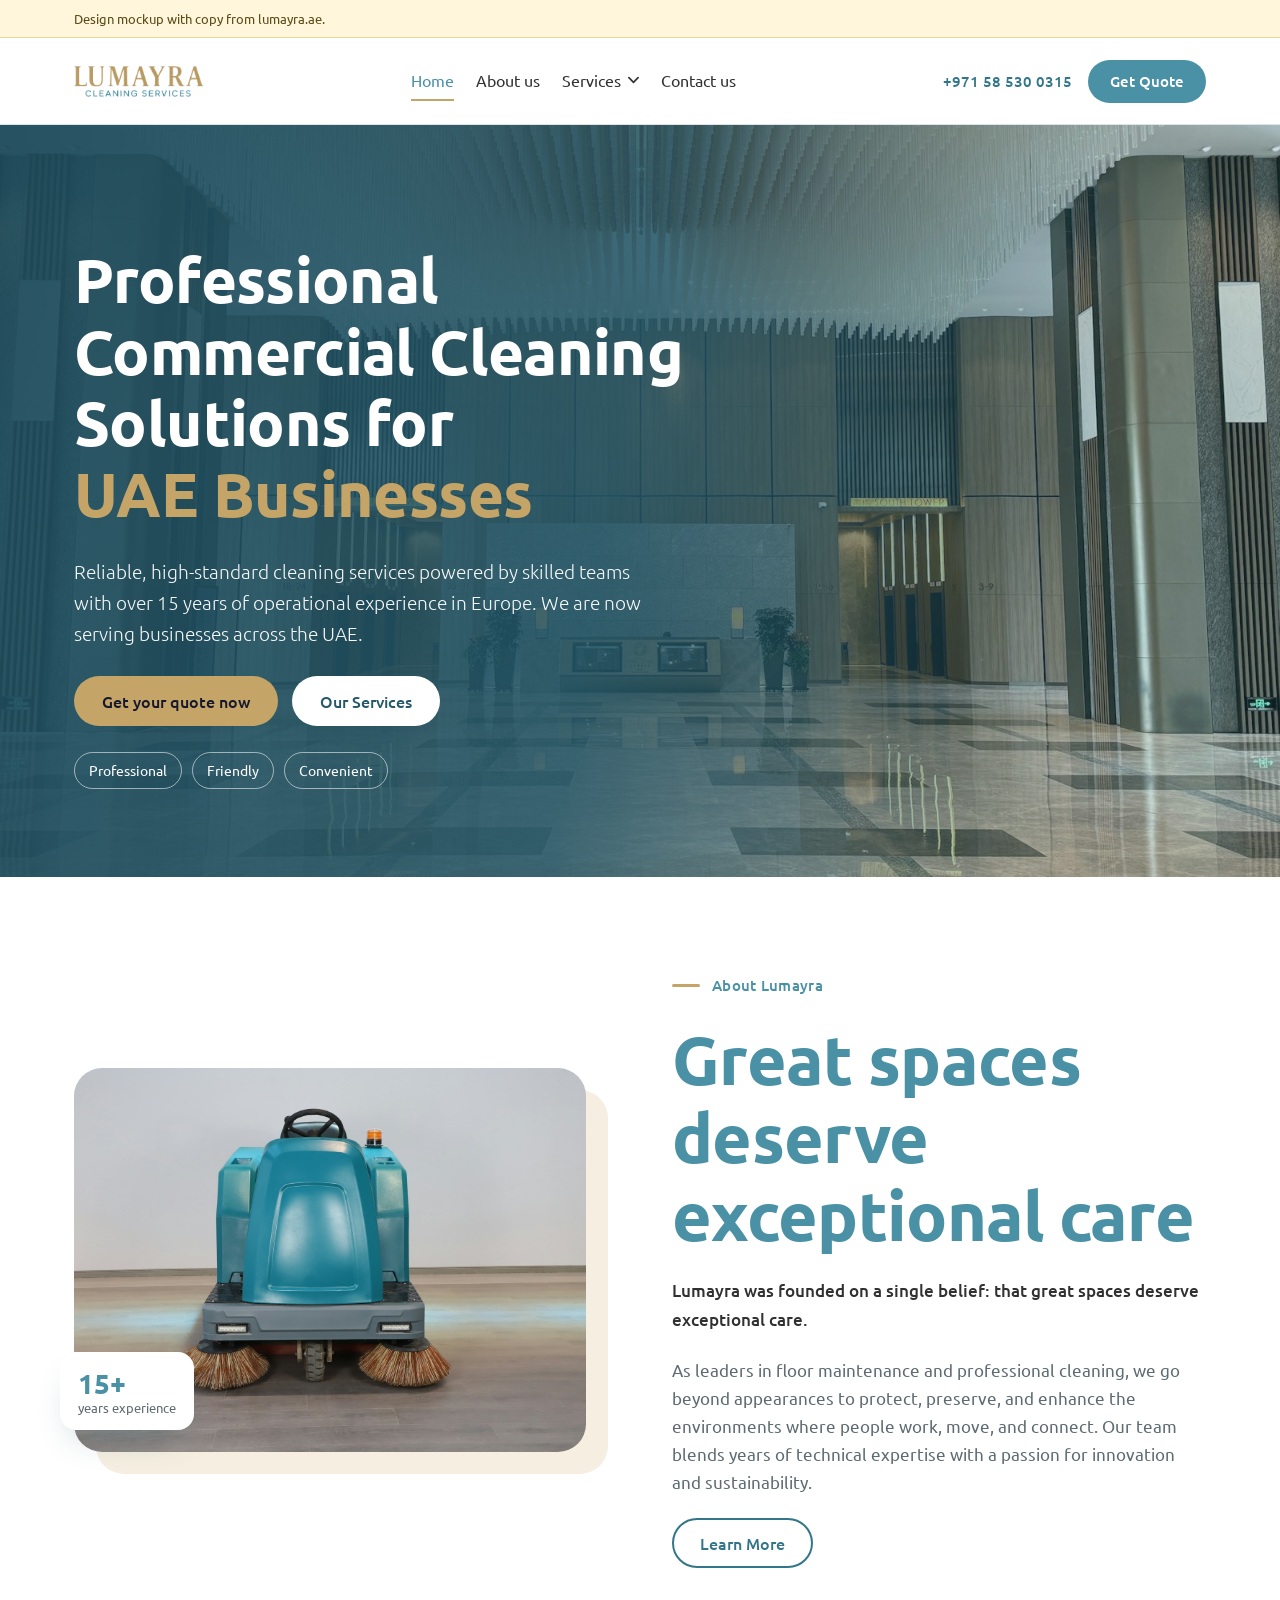
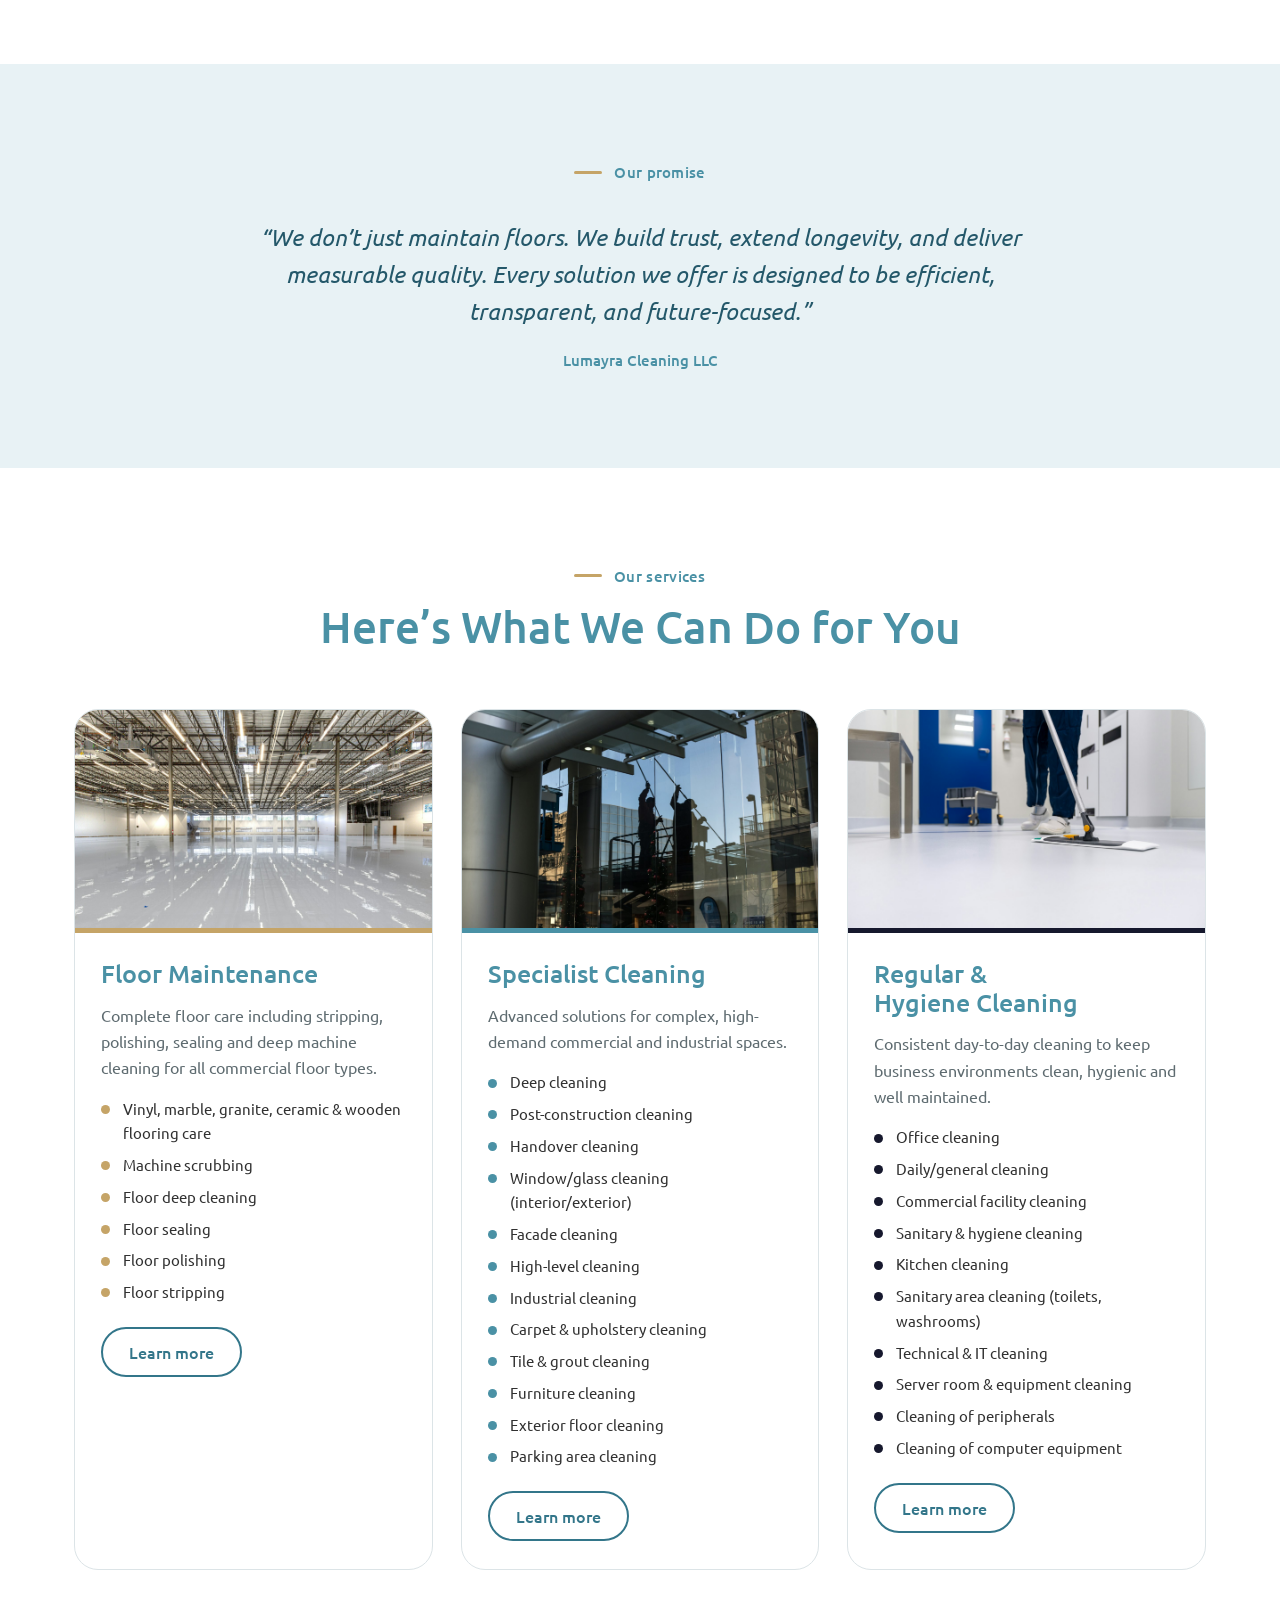
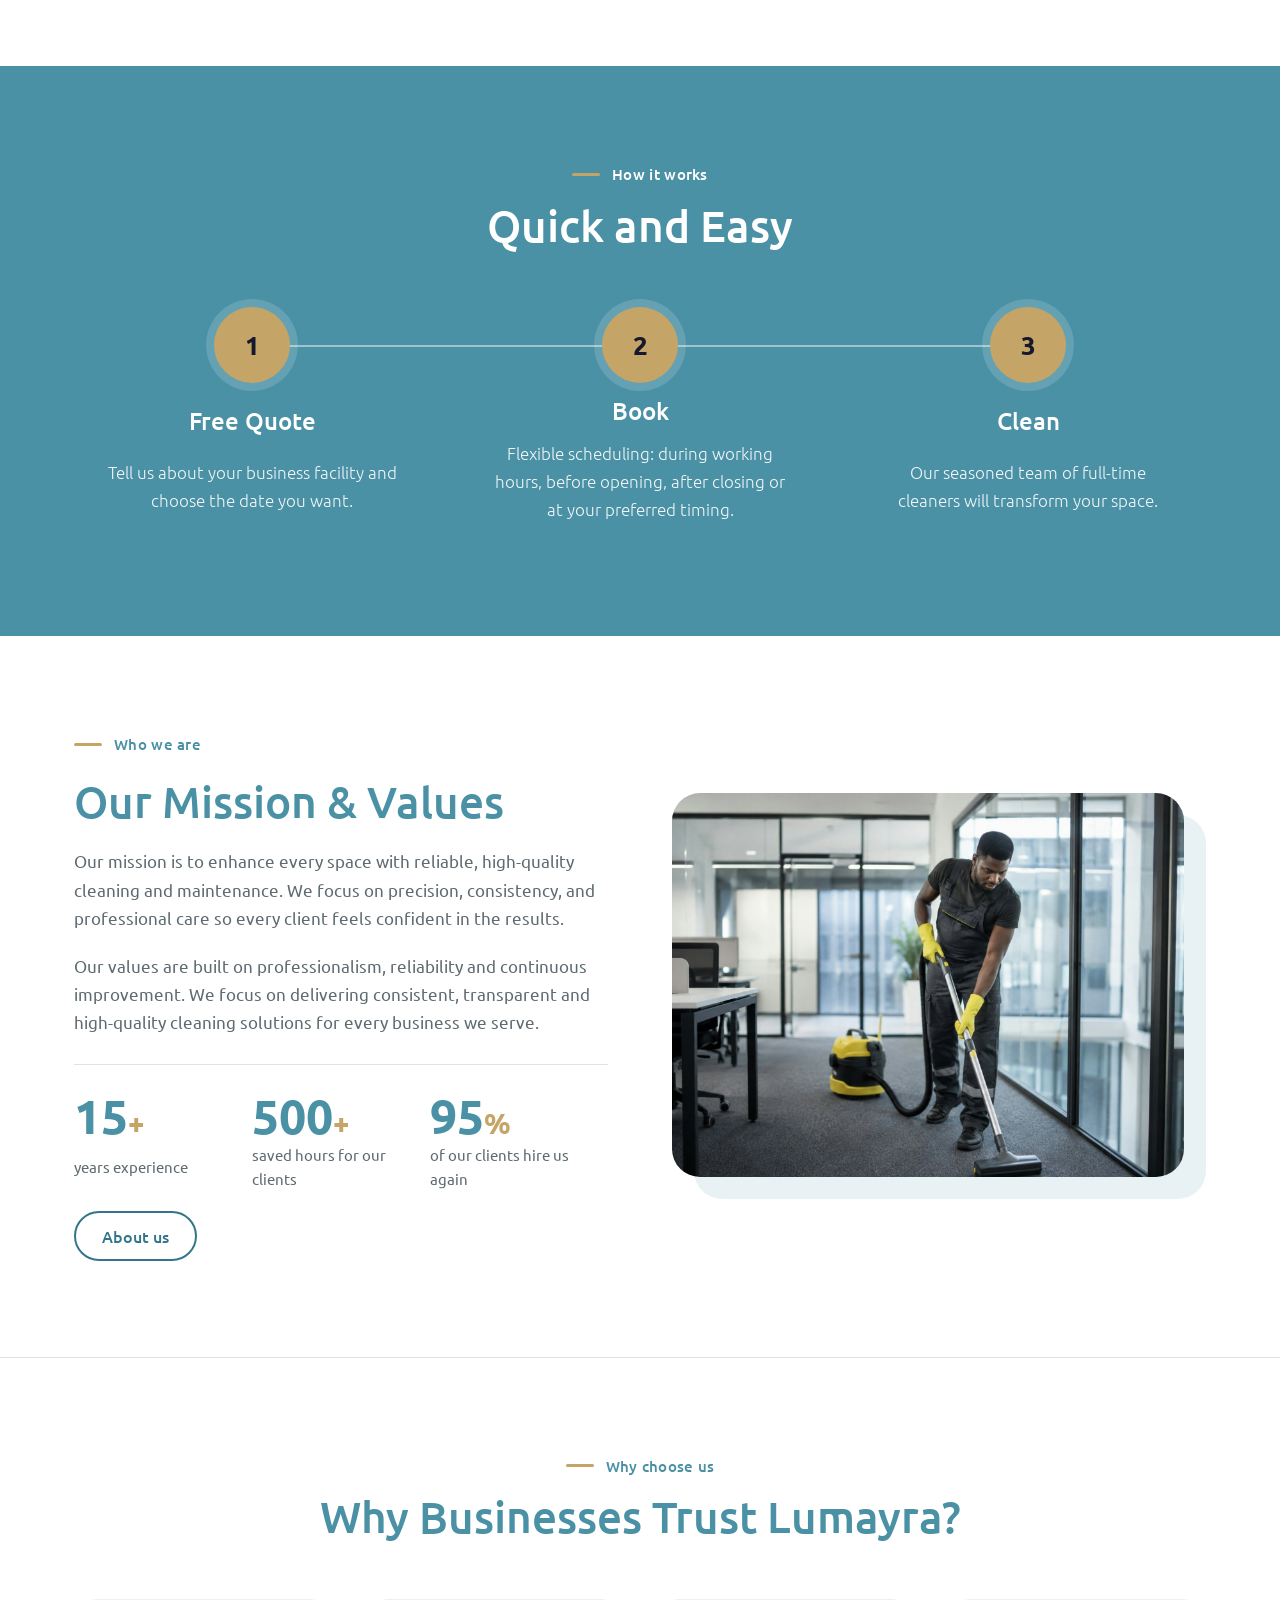
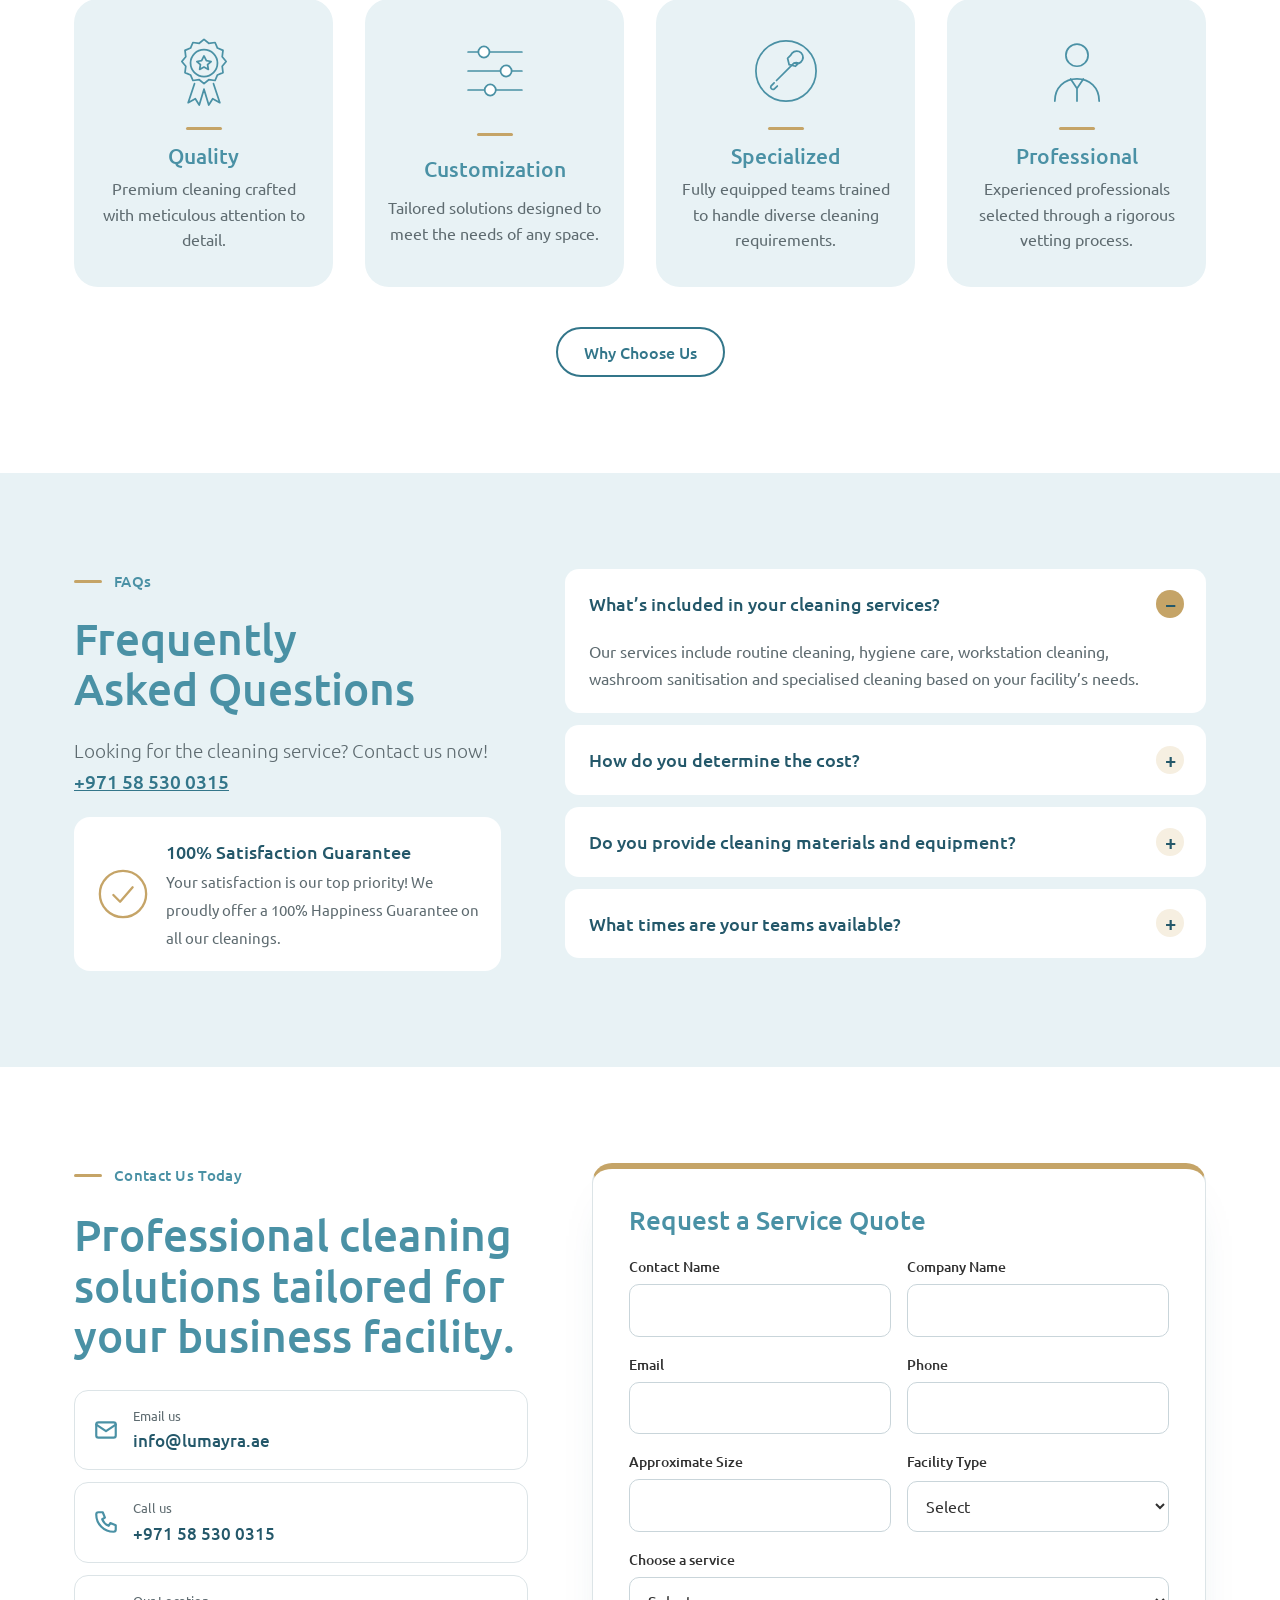
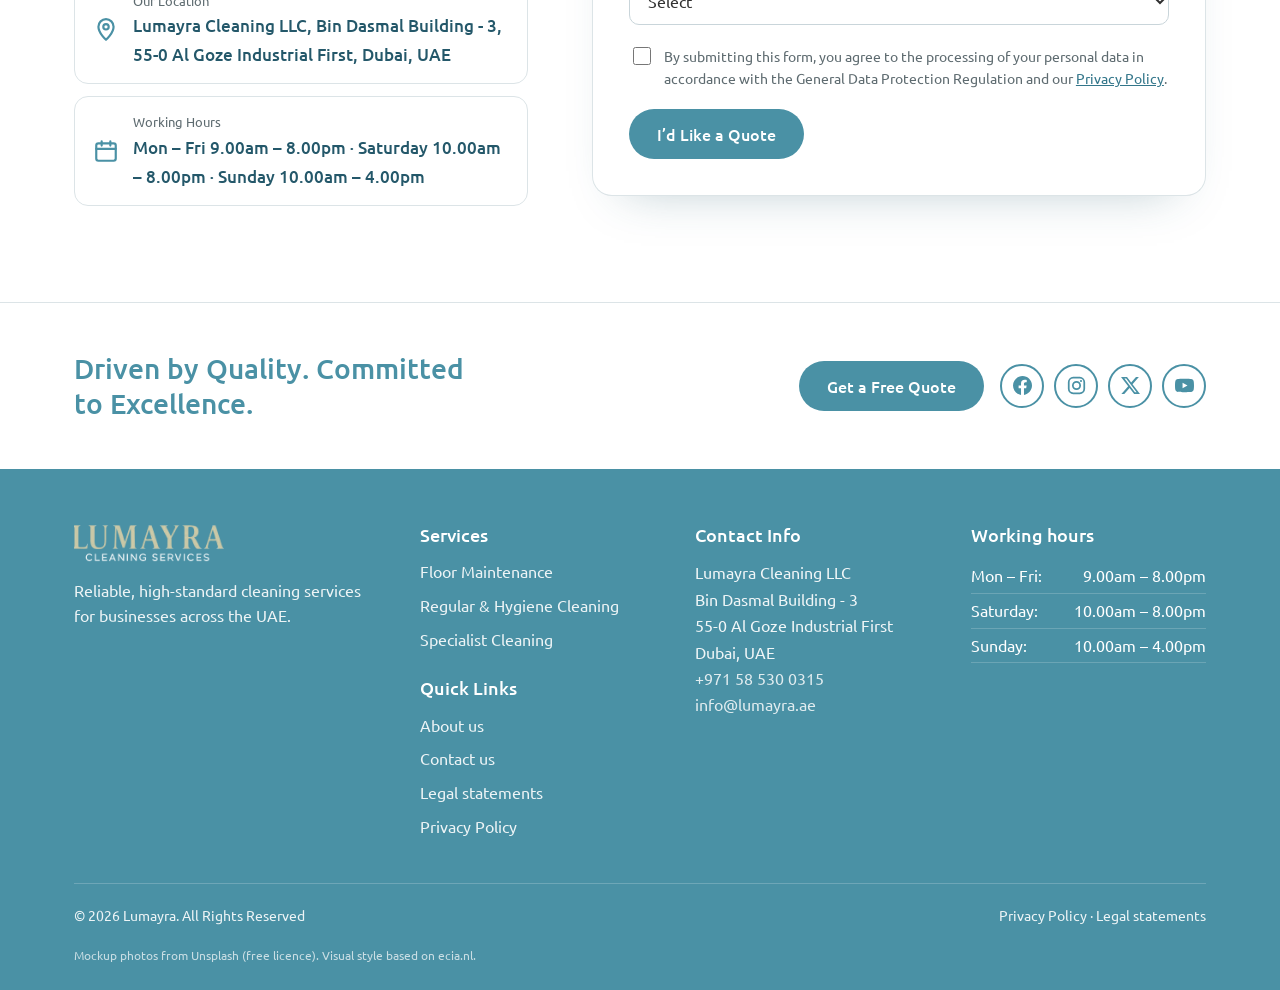
==== mockup/index.html @ 2bdca610 "Lumayra website mockup Static mockup with home, services, three service detail pages, about, contact" ====
<!doctype html>
<html lang="en">

<head>
  <meta charset="utf-8">
  <meta name="viewport" content="width=device-width, initial-scale=1">
  <title>Lumayra Cleaning Services</title>
  <meta name="description"
    content="Mockup: Lumayra commercial cleaning and floor maintenance for UAE businesses, styled after the ECIA (Netherlands) website.">
  <link rel="preconnect" href="https://fonts.googleapis.com">
  <link rel="stylesheet"
    href="https://fonts.googleapis.com/css2?family=Ubuntu:ital,wght@0,300;0,400;0,500;0,700;1,400&display=swap">
  <link rel="stylesheet" href="assets/site.css">
</head>

<body>

  <div class="mock-note">
    <div class="wrap">Design mockup with copy from lumayra.ae.</div>
  </div>

  <header class="site-header">
    <div class="wrap">
      <a class="logo" href="index.html" aria-label="Lumayra home">
        <img src="images/logo-lumayra-header.png" alt="Lumayra Cleaning Services" width="100" height="5">
      </a>
      <nav class="nav" id="nav" aria-label="Main">
        <a href="index.html" aria-current="page">Home</a>
        <a href="about.html">About us</a>
        <div class="dd" id="ddServices">
          <button class="dd-toggle" type="button" aria-expanded="false" aria-controls="ddMenu">
            Services
            <svg viewBox="0 0 12 8" aria-hidden="true">
              <path d="M1 1.5l5 5 5-5" />
            </svg>
          </button>
          <div class="dd-menu" id="ddMenu">
            <a class="dd-item" href="service-floor-maintenance.html" style="--c: var(--gold)">
              <b>Floor Maintenance</b>
              <span>Stripping, polishing, sealing and deep machine cleaning</span>
            </a>
            <a class="dd-item" href="service-specialist-cleaning.html" style="--c: var(--teal)">
              <b>Specialist Cleaning</b>
              <span>Deep, post-construction, handover, façade and high-level work</span>
            </a>
            <a class="dd-item" href="service-regular-hygiene-cleaning.html" style="--c: var(--navy)">
              <b>Regular &amp; Hygiene Cleaning</b>
              <span>Office, commercial facility, sanitary and IT-safe cleaning</span>
            </a>
            <a class="dd-all" href="services.html">View all services →</a>
          </div>
        </div>
        <a href="contact.html">Contact us</a>
      </nav>
      <div class="header-cta">
        <a class="phone" href="tel:+971585300315">+971 58 530 0315</a>
        <a class="btn btn-teal" href="#get-quote">Get Quote</a>
        <button class="menu-btn" id="menuBtn" type="button" aria-expanded="false" aria-controls="nav">Menu</button>
      </div>
    </div>
  </header>

  <main id="top">
    <section class="hero">
      <img class="hero-bg" src="images/hero-lobby.jpg" alt="">
      <div class="wrap">
        <h1>Professional Commercial Cleaning Solutions for <em>UAE Businesses</em></h1>
        <p>Reliable, high-standard cleaning services powered by skilled teams with over 15 years of operational
          experience in Europe. We are now serving businesses across the UAE.</p>
        <div class="hero-actions">
          <a class="btn btn-gold" href="#get-quote">Get your quote now</a>
          <a class="btn btn-white" href="services.html">Our Services</a>
        </div>
        <ul class="hero-tags" aria-label="Our promise">
          <li>Professional</li>
          <li>Friendly</li>
          <li>Convenient</li>
        </ul>
      </div>
    </section>

    <section class="section intro">
      <div class="wrap">
        <div>
          <figure class="photo" style="--tint: var(--gold-tint)">
            <img src="images/svc-floor.jpg" alt="Floor scrubbing machine on a commercial floor">
            <figcaption class="badge"><b>15+</b><span>years experience</span></figcaption>
          </figure>
        </div>
        <div class="intro-copy">
          <span class="kicker">About Lumayra</span>
          <h2 class="h-xl">Great spaces deserve exceptional care</h2>
          <p><strong>Lumayra was founded on a single belief: that great spaces deserve exceptional care.</strong></p>
          <p>As leaders in floor maintenance and professional cleaning, we go beyond appearances to protect, preserve,
            and enhance the environments where people work, move, and connect. Our team blends years of technical
            expertise with a passion for innovation and sustainability.</p>
          <div><a class="btn btn-outline" href="about.html">Learn More</a></div>
        </div>
      </div>
    </section>

    <section class="section statement" aria-label="Our promise">
      <div class="wrap">
        <span class="kicker center">Our promise</span>
        <blockquote>
          “We don’t just maintain floors. We build trust, extend longevity, and deliver measurable quality. Every
          solution we offer is designed to be efficient, transparent, and future-focused.”
          <cite>Lumayra Cleaning LLC</cite>
        </blockquote>
      </div>
    </section>

    <section class="section" id="services">
      <div class="wrap">
        <span class="kicker center">Our services</span>
        <h2 class="h-lg center" style="text-align:center; margin-top:14px;">Here’s What We Can Do for You</h2>
        <div class="pillars">
          <article class="pillar" data-c="gold">
            <img src="images/floor-feature.jpg" alt="Polished commercial floor">
            <div class="pillar-body">
              <h3>Floor Maintenance</h3>
              <p>Complete floor care including stripping, polishing, sealing and deep machine cleaning for all
                commercial floor types.</p>
              <ul>
                <li><a href="service-floor-maintenance.html#surfaces">Vinyl, marble, granite, ceramic &amp; wooden
                    flooring care</a></li>
                <li><a href="service-floor-maintenance.html#machine-scrubbing">Machine scrubbing</a></li>
                <li><a href="service-floor-maintenance.html#deep-floor-cleaning">Floor deep cleaning</a></li>
                <li><a href="service-floor-maintenance.html#floor-sealing">Floor sealing</a></li>
                <li><a href="service-floor-maintenance.html#floor-polishing">Floor polishing</a></li>
                <li><a href="service-floor-maintenance.html#floor-stripping">Floor stripping</a></li>
              </ul>
              <a class="btn btn-outline" href="service-floor-maintenance.html">Learn more</a>
            </div>
          </article>
          <article class="pillar" data-c="teal">
            <img src="images/svc-specialist.jpg" alt="Technicians cleaning a glass facade">
            <div class="pillar-body">
              <h3>Specialist Cleaning</h3>
              <p>Advanced solutions for complex, high-demand commercial and industrial spaces.</p>
              <ul>
                <li><a href="service-specialist-cleaning.html#deep-cleaning">Deep cleaning</a></li>
                <li><a href="service-specialist-cleaning.html#post-construction-handover">Post-construction cleaning</a>
                </li>
                <li><a href="service-specialist-cleaning.html#post-construction-handover">Handover cleaning</a></li>
                <li><a href="service-specialist-cleaning.html#window-glass-cleaning">Window/glass cleaning
                    (interior/exterior)</a></li>
                <li><a href="service-specialist-cleaning.html#facade-cleaning">Facade cleaning</a></li>
                <li><a href="service-specialist-cleaning.html#high-level-cleaning">High-level cleaning</a></li>
                <li><a href="service-specialist-cleaning.html#industrial-cleaning">Industrial cleaning</a></li>
                <li><a href="service-specialist-cleaning.html#carpet-upholstery-cleaning">Carpet &amp; upholstery
                    cleaning</a></li>
                <li><a href="service-specialist-cleaning.html#tile-grout-cleaning">Tile &amp; grout cleaning</a></li>
                <li><a href="service-specialist-cleaning.html#furniture-cleaning">Furniture cleaning</a></li>
                <li><a href="service-specialist-cleaning.html#exterior-parking">Exterior floor cleaning</a></li>
                <li><a href="service-specialist-cleaning.html#exterior-parking">Parking area cleaning</a></li>
              </ul>
              <a class="btn btn-outline" href="service-specialist-cleaning.html">Learn more</a>
            </div>
          </article>
          <article class="pillar" data-c="navy">
            <img src="images/svc-hygiene.jpg" alt="Cleaner mopping a clinic corridor">
            <div class="pillar-body">
              <h3>Regular &amp; Hygiene Cleaning</h3>
              <p>Consistent day-to-day cleaning to keep business environments clean, hygienic and well maintained.</p>
              <ul>
                <li><a href="service-regular-hygiene-cleaning.html#office-commercial">Office cleaning</a></li>
                <li><a href="service-regular-hygiene-cleaning.html#daily-routine">Daily/general cleaning</a></li>
                <li><a href="service-regular-hygiene-cleaning.html#office-commercial">Commercial facility cleaning</a>
                </li>
                <li><a href="service-regular-hygiene-cleaning.html#washroom-sanitary">Sanitary &amp; hygiene
                    cleaning</a></li>
                <li><a href="service-regular-hygiene-cleaning.html#washroom-sanitary">Kitchen cleaning</a></li>
                <li><a href="service-regular-hygiene-cleaning.html#washroom-sanitary">Sanitary area cleaning (toilets,
                    washrooms)</a></li>
                <li><a href="service-regular-hygiene-cleaning.html#it-workstation">Technical &amp; IT cleaning</a></li>
                <li><a href="service-regular-hygiene-cleaning.html#server-room">Server room &amp; equipment cleaning</a>
                </li>
                <li><a href="service-regular-hygiene-cleaning.html#it-workstation">Cleaning of peripherals</a></li>
                <li><a href="service-regular-hygiene-cleaning.html#it-workstation">Cleaning of computer equipment</a>
                </li>
              </ul>
              <a class="btn btn-outline" href="service-regular-hygiene-cleaning.html">Learn more</a>
            </div>
          </article>
        </div>
      </div>
    </section>

    <section class="section process" aria-labelledby="how">
      <div class="wrap">
        <span class="kicker center">How it works</span>
        <h2 class="h-lg center" id="how" style="text-align:center; margin-top:14px;">Quick and Easy</h2>
        <ol class="steps" style="list-style:none; padding:0;">
          <li class="step"><span class="step-num">1</span>
            <h3>Free Quote</h3>
            <p>Tell us about your business facility and choose the date you want.</p>
          </li>
          <li class="step"><span class="step-num">2</span>
            <h3>Book</h3>
            <p>Flexible scheduling: during working hours, before opening, after closing or at your preferred timing.</p>
          </li>
          <li class="step"><span class="step-num">3</span>
            <h3>Clean</h3>
            <p>Our seasoned team of full-time cleaners will transform your space.</p>
          </li>
        </ol>
      </div>
    </section>

    <section class="section about" id="about">
      <div class="wrap">
        <div class="about-copy">
          <span class="kicker">Who we are</span>
          <h2 class="h-lg">Our Mission &amp; Values</h2>
          <p>Our mission is to enhance every space with reliable, high-quality cleaning and maintenance. We focus on
            precision, consistency, and professional care so every client feels confident in the results.</p>
          <p>Our values are built on professionalism, reliability and continuous improvement. We focus on delivering
            consistent, transparent and high-quality cleaning solutions for every business we serve.</p>
          <div class="stats">
            <div><b>15<small>+</small></b><span>years experience</span></div>
            <div><b>500<small>+</small></b><span>saved hours for our clients</span></div>
            <div><b>95<small>%</small></b><span>of our clients hire us again</span></div>
          </div>
          <div><a class="btn btn-outline" href="about.html">About us</a></div>
        </div>
        <div>
          <figure class="photo" style="--tint: var(--teal-tint)">
            <img src="images/svc-contract.jpg" alt="Cleaner vacuuming an office floor">
          </figure>
        </div>
      </div>
    </section>

    <section class="section values" aria-labelledby="why">
      <div class="wrap">
        <span class="kicker center">Why choose us</span>
        <h2 class="h-lg center" id="why" style="text-align:center; margin-top:14px;">Why Businesses Trust Lumayra?</h2>
        <div class="value-row">
          <div class="value">
            <svg viewBox="0 0 96 96" aria-hidden="true">
              <path
                d="M48 8l6 5 8-1 3 7 7 3-1 8 5 6-5 6 1 8-7 3-3 7-8-1-6 5-6-5-8 1-3-7-7-3 1-8-5-6 5-6-1-8 7-3 3-7 8 1z" />
              <circle cx="48" cy="38" r="17" />
              <path d="M48 29l3 6 6 1-4.5 4 1 6-5.5-3-5.5 3 1-6-4.5-4 6-1z" />
              <path d="M36 64l-8 24 9-5 5 8 6-20M60 64l8 24-9-5-5 8-6-20" />
            </svg>
            <span class="bar"></span>
            <h3>Quality</h3>
            <p>Premium cleaning crafted with meticulous attention to detail.</p>
          </div>
          <div class="value">
            <svg viewBox="0 0 96 96" aria-hidden="true">
              <path d="M14 24h68M14 48h68M14 72h68" />
              <circle cx="34" cy="24" r="7" fill="#fff" />
              <circle cx="62" cy="48" r="7" fill="#fff" />
              <circle cx="42" cy="72" r="7" fill="#fff" />
            </svg>
            <span class="bar"></span>
            <h3>Customization</h3>
            <p>Tailored solutions designed to meet the needs of any space.</p>
          </div>
          <div class="value">
            <svg viewBox="0 0 96 96" aria-hidden="true">
              <circle cx="48" cy="48" r="38" />
              <path d="M36 60l22-22M58 38a8 8 0 1 0-4-10l-4 4 2 8 8 2 4-4a8 8 0 0 0-6-0z" />
              <path d="M33 63l-4 4a3 3 0 0 0 4 4l4-4" />
            </svg>
            <span class="bar"></span>
            <h3>Specialized</h3>
            <p>Fully equipped teams trained to handle diverse cleaning requirements.</p>
          </div>
          <div class="value">
            <svg viewBox="0 0 96 96" aria-hidden="true">
              <circle cx="48" cy="28" r="14" />
              <path d="M20 86c0-17 12-28 28-28s28 11 28 28" />
              <path d="M40 58l8 12 8-12M48 70v16" />
            </svg>
            <span class="bar"></span>
            <h3>Professional</h3>
            <p>Experienced professionals selected through a rigorous vetting process.</p>
          </div>
        </div>
        <p style="text-align:center; margin-top:40px;"><a class="btn btn-outline" href="about.html#why-us">Why Choose
            Us</a></p>
      </div>
    </section>

    <section class="section faq" aria-labelledby="faq-h">
      <div class="wrap">
        <div class="faq-side">
          <span class="kicker">FAQs</span>
          <h2 class="h-lg" id="faq-h">Frequently Asked Questions</h2>
          <p class="lead">Looking for the cleaning service? Contact us now! <a href="tel:+971585300315">+971 58 530
              0315</a></p>
          <div class="guarantee">
            <svg viewBox="0 0 56 56" aria-hidden="true">
              <circle cx="28" cy="28" r="24" />
              <path d="M18 29l7 7 13-15" />
            </svg>
            <div><b>100% Satisfaction Guarantee</b><span>Your satisfaction is our top priority! We proudly offer a 100%
                Happiness Guarantee on all our cleanings.</span></div>
          </div>
        </div>
        <div>
          <details open>
            <summary>What’s included in your cleaning services?</summary>
            <p>Our services include routine cleaning, hygiene care, workstation cleaning, washroom sanitisation and
              specialised cleaning based on your facility’s needs.</p>
          </details>
          <details>
            <summary>How do you determine the cost?</summary>
            <p>Pricing is based on facility size, service type, cleaning frequency and operational requirements after a
              brief site assessment.</p>
          </details>
          <details>
            <summary>Do you provide cleaning materials and equipment?</summary>
            <p>Yes, we provide all required cleaning materials and equipment unless your organisation prefers using its
              own approved supplies.</p>
          </details>
          <details>
            <summary>What times are your teams available?</summary>
            <p>We offer flexible scheduling, including during working hours, before opening, after closing or based on
              your preferred timing.</p>
          </details>
        </div>
      </div>
    </section>

    <section class="section quote" id="get-quote">
      <div class="wrap">
        <div class="quote-copy">
          <span class="kicker">Contact Us Today</span>
          <h2 class="h-lg">Professional cleaning solutions tailored for your business facility.</h2>
          <div class="contact-cards">
            <a href="mailto:info@lumayra.ae"><svg viewBox="0 0 24 24" aria-hidden="true">
                <rect x="3" y="5" width="18" height="14" rx="2" />
                <path d="M3 7l9 6 9-6" />
              </svg><span><small>Email us</small><b>info@lumayra.ae</b></span></a>
            <a href="tel:+971585300315"><svg viewBox="0 0 24 24" aria-hidden="true">
                <path d="M5 3h4l2 5-2.5 1.5a11 11 0 0 0 6 6L16 13l5 2v4a2 2 0 0 1-2 2A16 16 0 0 1 3 5a2 2 0 0 1 2-2" />
              </svg><span><small>Call us</small><b>+971 58 530 0315</b></span></a>
            <div><svg viewBox="0 0 24 24" aria-hidden="true">
                <path d="M12 21s-7-6.2-7-12a7 7 0 0 1 14 0c0 5.8-7 12-7 12z" />
                <circle cx="12" cy="9" r="2.5" />
              </svg><span><small>Our Location</small><b>Lumayra Cleaning LLC, Bin Dasmal Building - 3, 55-0 Al Goze
                  Industrial First, Dubai, UAE</b></span>
            </div>
            <div><svg viewBox="0 0 24 24" aria-hidden="true">
                <rect x="3" y="5" width="18" height="16" rx="2" />
                <path d="M3 10h18M8 3v4M16 3v4" />
              </svg><span><small>Working Hours</small><b>Mon – Fri 9.00am – 8.00pm · Saturday 10.00am – 8.00pm ·
                  Sunday 10.00am – 4.00pm</b></span>
            </div>
          </div>
        </div>

        <form class="card" id="quoteForm" novalidate>
          <h3>Request a Service Quote</h3>
          <div class="form-grid">
            <div class="field"><label for="f-name">Contact Name</label><input id="f-name" name="name"
                autocomplete="name" required></div>
            <div class="field"><label for="f-company">Company Name</label><input id="f-company" name="company"
                autocomplete="organization"></div>
            <div class="field"><label for="f-email">Email</label><input id="f-email" name="email" type="email"
                autocomplete="email" required></div>
            <div class="field"><label for="f-phone">Phone</label><input id="f-phone" name="phone" type="tel"
                autocomplete="tel"></div>
            <div class="field"><label for="f-size">Approximate Size</label><input id="f-size" name="size"></div>
            <div class="field"><label for="f-type">Facility Type</label>
              <select id="f-type" name="type">
                <option value="">Select</option>
                <option>Office</option>
                <option>Warehouse</option>
                <option>Retail</option>
                <option>Commercial building</option>
                <option>Industrial facility</option>
              </select>
            </div>
            <div class="field full"><label for="f-service">Choose a service</label>
              <select id="f-service" name="service">
                <option value="">Select</option>
                <option>Regular &amp; Hygiene</option>
                <option>Specialist Cleaning</option>
                <option>Floor Maintenance</option>
              </select>
            </div>
          </div>
          <label class="consent" for="f-consent"><input id="f-consent" name="consent" type="checkbox" required>
            <span>By submitting this form, you agree to the processing of your personal data in accordance with the
              General Data Protection Regulation and our <a href="privacy-policy.html">Privacy
                Policy</a>.</span></label>
          <div class="form-foot">
            <button class="btn btn-teal" type="submit">I’d Like a Quote</button>
            <span class="form-msg" id="formMsg" role="status" hidden>Mockup only: the form is not connected yet.</span>
          </div>
        </form>
      </div>
    </section>
  </main>

  <div class="foot-top">
    <div class="wrap">
      <p>Driven by Quality. Committed to Excellence.</p>
      <div class="foot-top-actions">
        <a class="btn btn-teal" href="#get-quote">Get a Free Quote</a>
        <div class="socials" aria-label="Follow us">
          <a href="https://www.facebook.com/" aria-label="Facebook"><svg viewBox="0 0 24 24" aria-hidden="true">
              <path
                d="M24 12.073c0-6.627-5.373-12-12-12s-12 5.373-12 12c0 5.99 4.388 10.954 10.125 11.854v-8.385H7.078v-3.47h3.047V9.43c0-3.007 1.792-4.669 4.533-4.669 1.312 0 2.686.235 2.686.235v2.953H15.83c-1.491 0-1.956.925-1.956 1.874v2.25h3.328l-.532 3.47h-2.796v8.385C19.612 23.027 24 18.062 24 12.073z" />
            </svg></a>
          <a href="https://www.instagram.com/" aria-label="Instagram"><svg viewBox="0 0 24 24" aria-hidden="true">
              <rect x="2.2" y="2.2" width="19.6" height="19.6" rx="5.6" fill="none" stroke="currentColor"
                stroke-width="2.2" />
              <circle cx="12" cy="12" r="4.6" fill="none" stroke="currentColor" stroke-width="2.2" />
              <circle cx="17.7" cy="6.3" r="1.4" />
            </svg></a>
          <a href="https://x.com/" aria-label="X (Twitter)"><svg viewBox="0 0 24 24" aria-hidden="true">
              <path
                d="M18.901 1.153h3.68l-8.04 9.19L24 22.846h-7.406l-5.8-7.584-6.638 7.584H.474l8.6-9.83L0 1.154h7.594l5.243 6.932ZM17.61 20.644h2.039L6.486 3.24H4.298Z" />
            </svg></a>
          <a href="https://www.youtube.com/" aria-label="YouTube"><svg viewBox="0 0 24 24" aria-hidden="true">
              <path
                d="M23.498 6.186a3.016 3.016 0 0 0-2.122-2.136C19.505 3.545 12 3.545 12 3.545s-7.505 0-9.377.505A3.017 3.017 0 0 0 .502 6.186C0 8.07 0 12 0 12s0 3.93.502 5.814a3.016 3.016 0 0 0 2.122 2.136c1.871.505 9.376.505 9.376.505s7.505 0 9.377-.505a3.015 3.015 0 0 0 2.122-2.136C24 15.93 24 12 24 12s0-3.93-.502-5.814zM9.545 15.568V8.432L15.818 12l-6.273 3.568z" />
            </svg></a>
        </div>
      </div>
    </div>
  </div>

  <footer class="site-footer">
    <div class="wrap">
      <div class="foot-grid">
        <div class="foot-about">
          <a class="logo" href="index.html"><img src="images/logo-lumayra-footer.png" alt="Lumayra Cleaning Services"
              width="184" height="64"></a>
          <p>Reliable, high-standard cleaning services for businesses across the UAE.</p>
        </div>
        <div>
          <h3>Services</h3>
          <ul>
            <li><a href="service-floor-maintenance.html">Floor Maintenance</a></li>
            <li><a href="service-regular-hygiene-cleaning.html">Regular &amp; Hygiene Cleaning</a></li>
            <li><a href="service-specialist-cleaning.html">Specialist Cleaning</a></li>
          </ul>
          <h3 style="margin-top:26px;">Quick Links</h3>
          <ul>
            <li><a href="about.html">About us</a></li>
            <li><a href="contact.html">Contact us</a></li>
            <li><a href="legal-statements.html">Legal statements</a></li>
            <li><a href="privacy-policy.html">Privacy Policy</a></li>
          </ul>
        </div>
        <div>
          <h3>Contact Info</h3>
          <address>Lumayra Cleaning LLC<br>Bin Dasmal Building - 3<br>55-0 Al Goze Industrial First<br>Dubai, UAE<br><a
              href="tel:+971585300315">+971 58 530 0315</a><br><a href="mailto:info@lumayra.ae">info@lumayra.ae</a>
          </address>
        </div>
        <div class="hours">
          <h3>Working hours</h3>
          <div><span>Mon – Fri:</span><span>9.00am – 8.00pm</span></div>
          <div><span>Saturday:</span><span>10.00am – 8.00pm</span></div>
          <div><span>Sunday:</span><span>10.00am – 4.00pm</span></div>
        </div>
      </div>
      <div class="foot-bottom">
        <span>© 2026 Lumayra. All Rights Reserved</span>
        <span><a href="privacy-policy.html">Privacy Policy</a> · <a
            href="legal-statements.html">Legal statements</a></span>
      </div>
      <p class="credits">Mockup photos from Unsplash (free licence). Visual style based on ecia.nl.</p>
    </div>
  </footer>

  <script src="assets/site.js"></script>
</body>

</html>
---- mockup/assets/site.css ----
:root {
  /* ECIA palette */
  --teal: #4A91A5;
  --teal-deep: #33768A;
  --teal-ink: #24586A;
  --teal-tint: #E8F2F5;
  /* Gold and navy taken from the Lumayra logo */
  --gold: #C5A467;
  --gold-deep: #8E6F33;
  --gold-light: #D8BE8A;
  --gold-tint: #F6EFE1;
  --navy: #16182D;
  --navy-tint: #E4E5EC;
  --ink: #313131;
  --muted: #5E6B70;
  --line: #DCE4E7;
  --paper: #FFFFFF;
  --font: "Ubuntu", Helvetica, Arial, sans-serif;
  --wrap: 1180px;
}

*,
*::before,
*::after {
  box-sizing: border-box;
}

html {
  scroll-behavior: smooth;
}

body {
  margin: 0;
  background: var(--paper);
  color: var(--ink);
  font-family: var(--font);
  font-size: 17px;
  line-height: 1.65;
  font-weight: 400;
}

img {
  display: block;
  max-width: 100%;
}

a {
  color: inherit;
}

h1,
h2,
h3 {
  margin: 0;
  font-weight: 500;
  line-height: 1.15;
  text-wrap: balance;
}

p {
  margin: 0;
}

ul {
  margin: 0;
  padding: 0;
  list-style: none;
}

:focus-visible {
  outline: 3px solid var(--gold-deep);
  outline-offset: 3px;
}

.wrap {
  max-width: var(--wrap);
  margin-inline: auto;
  padding-inline: 24px;
}

.section {
  padding-block: 96px;
}

/* Kicker + headings, ECIA style: light teal kicker, large weight-500 heading */
.kicker {
  font-size: 15px;
  font-weight: 500;
  letter-spacing: .02em;
  color: var(--teal);
  display: flex;
  align-items: center;
  gap: 12px;
}

.kicker::before {
  content: "";
  width: 28px;
  height: 3px;
  background: var(--gold);
  border-radius: 2px;
}

.h-xl {
  font-size: clamp(38px, 5.6vw, 68px);
  font-weight: 700;
  color: var(--teal);
  letter-spacing: -0.01em;
}

.h-lg {
  font-size: clamp(30px, 3.6vw, 44px);
  color: var(--teal);
}

.lead {
  font-size: 19px;
  color: var(--muted);
  max-width: 60ch;
  font-weight: 300;
}

.center {
  text-align: center;
  margin-inline: auto;
}

.center.kicker {
  justify-content: center;
}

/* Buttons: rounded, ECIA "lees meer" pill */
.btn {
  display: inline-flex;
  align-items: center;
  gap: 10px;
  font: 500 16px/1 var(--font);
  padding: 15px 26px;
  border-radius: 999px;
  border: 2px solid transparent;
  text-decoration: none;
  white-space: nowrap;
  cursor: pointer;
  transition: background .15s, color .15s, border-color .15s;
}

.btn-teal {
  background: var(--teal);
  color: #fff;
}

.btn-teal:hover {
  background: var(--teal-ink);
}

.btn-gold {
  background: var(--gold);
  color: var(--navy);
}

.btn-gold:hover {
  background: var(--gold-light);
}

.btn-white {
  background: #fff;
  color: var(--teal-ink);
}

.btn-white:hover {
  background: var(--gold-tint);
}

.btn-outline {
  border-color: currentColor;
  color: var(--teal-deep);
  background: transparent;
}

.btn-outline:hover {
  background: var(--teal);
  border-color: var(--teal);
  color: #fff;
}

.btn svg {
  width: 18px;
  height: 18px;
  flex: none;
}

/* Mockup banner */
.mock-note {
  background: #FFF6DC;
  color: #5B4A14;
  font-size: 13px;
  border-bottom: 1px solid #EBD99A;
}

.mock-note .wrap {
  padding-block: 8px;
}

/* Header */
.site-header {
  position: sticky;
  top: 0;
  z-index: 30;
  background: #fff;
  box-shadow: 0 1px 0 var(--line);
}

.site-header .wrap {
  display: flex;
  align-items: center;
  justify-content: space-between;
  gap: 24px;
  min-height: 86px;
}

.logo {
  display: flex;
  align-items: center;
  gap: 12px;
  text-decoration: none;
  position: relative;
}

.logo img {
  width: 130px;
  height: auto;
  flex: none;
}

.nav {
  display: flex;
  align-items: center;
  gap: 22px;
}

.nav a {
  white-space: nowrap;
}

.nav a {
  text-decoration: none;
  font-size: 15.5px;
  color: var(--ink);
  padding-block: 6px;
  border-bottom: 2px solid transparent;
}

.nav a:hover,
.nav a[aria-current] {
  color: var(--teal);
  border-bottom-color: var(--gold);
}

/* Services dropdown */
.dd {
  position: relative;
}

.dd-toggle {
  display: inline-flex;
  align-items: center;
  gap: 7px;
  background: none;
  border: 0;
  border-bottom: 2px solid transparent;
  padding: 6px 0;
  font: 400 15.5px var(--font);
  color: var(--ink);
  cursor: pointer;
}

.dd-toggle svg {
  width: 11px;
  height: 8px;
  fill: none;
  stroke: currentColor;
  stroke-width: 1.8;
  stroke-linecap: round;
  stroke-linejoin: round;
  transition: transform .2s;
}

.dd-toggle:hover,
.dd.open .dd-toggle {
  color: var(--teal);
  border-bottom-color: var(--gold);
}

.dd.open .dd-toggle svg {
  transform: rotate(180deg);
}

.dd-menu {
  position: absolute;
  top: calc(100% + 18px);
  left: 50%;
  width: 330px;
  display: grid;
  gap: 4px;
  padding: 12px;
  background: #fff;
  border: 1px solid var(--line);
  border-top: 4px solid var(--gold);
  border-radius: 18px;
  box-shadow: 0 24px 48px -24px rgba(36, 88, 106, .4);
  opacity: 0;
  visibility: hidden;
  transform: translate(-50%, 8px);
  transition: opacity .18s, transform .18s, visibility .18s;
}

/* Invisible bridge so the menu stays open while the pointer crosses the gap */
.dd-menu::before {
  content: "";
  position: absolute;
  left: 0;
  right: 0;
  top: -24px;
  height: 24px;
}

.dd.open .dd-menu {
  opacity: 1;
  visibility: visible;
  transform: translate(-50%, 0);
}

.nav .dd-item {
  display: grid;
  gap: 2px;
  padding: 12px 14px 12px 32px;
  border: 0;
  border-radius: 12px;
  position: relative;
  white-space: normal;
}

.dd-item::before {
  content: "";
  position: absolute;
  left: 14px;
  top: 19px;
  width: 9px;
  height: 9px;
  border-radius: 50%;
  background: var(--c);
}

.dd-item b {
  font-weight: 500;
  color: var(--teal-ink);
  font-size: 15.5px;
}

.dd-item span {
  font-size: 13.5px;
  color: var(--muted);
  line-height: 1.4;
}

.nav .dd-item:hover {
  background: var(--teal-tint);
}

.nav .dd-all {
  border: 0;
  border-top: 1px solid var(--line);
  margin-top: 4px;
  padding: 12px 14px 4px;
  font-size: 14px;
  font-weight: 500;
  color: var(--teal-deep);
}

.header-cta {
  display: flex;
  align-items: center;
  gap: 16px;
}

.phone {
  text-decoration: none;
  font-weight: 500;
  color: var(--teal-deep);
  font-size: 15px;
  white-space: nowrap;
}

.header-cta .btn {
  padding: 12px 20px;
  font-size: 15px;
}

.menu-btn {
  display: none;
  background: none;
  border: 2px solid var(--teal);
  color: var(--teal-deep);
  border-radius: 999px;
  padding: 8px 16px;
  font: 500 14px var(--font);
  cursor: pointer;
}

/* Hero: full-bleed photo with a teal wash behind white text */
.hero {
  position: relative;
  min-height: min(78vh, 680px);
  display: grid;
  align-items: end;
  color: #fff;
  overflow: hidden;
  background: var(--teal-ink);
}

.hero-bg {
  position: absolute;
  inset: 0;
  width: 100%;
  height: 100%;
  object-fit: cover;
}

.hero::before {
  content: "";
  position: absolute;
  inset: 0;
  z-index: 1;
  background: linear-gradient(100deg, rgba(30, 74, 90, .95) 0%, rgba(36, 88, 106, .86) 48%, rgba(51, 118, 138, .25) 85%);
}

.hero .wrap {
  position: relative;
  z-index: 2;
  width: 100%;
  padding-block: 120px 88px;
  display: grid;
  gap: 26px;
}

.hero h1 {
  font-size: clamp(36px, 5vw, 62px);
  font-weight: 700;
  max-width: 18ch;
  letter-spacing: -0.01em;
}

.hero h1 em {
  font-style: normal;
  color: var(--gold);
}

.hero p {
  font-size: 19px;
  max-width: 54ch;
  font-weight: 300;
  opacity: .95;
}

.hero-actions {
  display: flex;
  flex-wrap: wrap;
  gap: 14px;
}

.hero-tags {
  display: flex;
  flex-wrap: wrap;
  gap: 10px;
}

.hero-tags li {
  font-size: 14px;
  padding: 6px 14px;
  border: 1.5px solid rgba(255, 255, 255, .55);
  border-radius: 999px;
}




/* Photo frame: rounded image on a soft offset colour block */
.photo {
  position: relative;
  margin: 0;
  padding: 0 22px 22px 0;
  max-width: 540px;
  margin-inline: auto;
  width: 100%;
}

.photo::before {
  content: "";
  position: absolute;
  left: 22px;
  top: 22px;
  right: 0;
  bottom: 0;
  border-radius: 28px;
  background: var(--tint, var(--gold-tint));
}

.photo img {
  position: relative;
  width: 100%;
  aspect-ratio: 4 / 3;
  object-fit: cover;
  border-radius: 28px;
}

.photo .badge {
  position: absolute;
  left: -14px;
  bottom: 44px;
  background: #fff;
  border-radius: 16px;
  padding: 14px 18px;
  box-shadow: 0 18px 36px -18px rgba(36, 88, 106, .45);
  display: grid;
  line-height: 1.2;
}

.photo .badge b {
  font-size: 28px;
  color: var(--teal);
  font-weight: 700;
}

.photo .badge span {
  font-size: 13px;
  color: var(--muted);
}

/* Intro: "the essential link" */
.intro .wrap {
  display: grid;
  grid-template-columns: minmax(0, 1fr) minmax(0, 1fr);
  gap: 64px;
  align-items: center;
}

.intro-copy {
  display: grid;
  gap: 22px;
}

.intro-copy p {
  color: var(--muted);
  max-width: 54ch;
}

.intro-copy p strong {
  color: var(--ink);
  font-weight: 500;
}

/* Statement + mission quote */
.statement {
  background: var(--teal-tint);
  text-align: center;
}

.statement .wrap {
  display: grid;
  gap: 34px;
  justify-items: center;
}

.statement blockquote {
  margin: 0;
  max-width: 60ch;
  font-size: clamp(19px, 2vw, 23px);
  font-weight: 300;
  font-style: italic;
  color: var(--teal-ink);
  line-height: 1.6;
}

.statement cite {
  display: block;
  margin-top: 18px;
  font-style: normal;
  font-size: 15px;
  font-weight: 500;
  color: var(--teal);
}

/* Three service cards */
.pillars {
  display: grid;
  grid-template-columns: repeat(3, minmax(0, 1fr));
  gap: 28px;
  margin-top: 56px;
}

.pillar {
  display: grid;
  grid-template-rows: auto 1fr;
  background: #fff;
  border: 1.5px solid var(--line);
  border-radius: 24px;
  overflow: hidden;
  transition: box-shadow .2s, transform .2s;
}

.pillar:hover {
  box-shadow: 0 24px 48px -30px rgba(36, 88, 106, .45);
  transform: translateY(-3px);
}

.pillar[data-c="gold"] {
  --c: var(--gold);
  --tint: var(--gold-tint);
}

.pillar[data-c="teal"] {
  --c: var(--teal);
  --tint: var(--teal-tint);
}

.pillar[data-c="navy"] {
  --c: var(--navy);
  --tint: var(--navy-tint);
}

.pillar img {
  width: 100%;
  aspect-ratio: 16 / 10;
  object-fit: cover;
  border-bottom: 5px solid var(--c);
}

.pillar-body {
  display: grid;
  gap: 14px;
  align-content: start;
  padding: 26px 26px 28px;
}

.pillar-tag {
  justify-self: start;
  font-size: 13px;
  font-weight: 500;
  color: var(--teal-ink);
  background: var(--tint);
  padding: 4px 12px;
  border-radius: 999px;
}

.pillar h3 {
  font-size: 25px;
  color: var(--teal);
}

.pillar p {
  color: var(--muted);
  font-size: 16px;
}

.pillar ul {
  display: grid;
  gap: 7px;
  font-size: 15px;
  padding-top: 2px;
}

.pillar li {
  position: relative;
  padding-left: 22px;
}

.pillar li::before {
  content: "";
  position: absolute;
  left: 0;
  top: .55em;
  width: 9px;
  height: 9px;
  border-radius: 50%;
  background: var(--c);
}

.pillar .btn {
  margin-top: 8px;
  justify-self: start;
}

/* Process: Free Quote, Book, Clean, joined by a connector line */
.process {
  background: var(--teal);
  color: #fff;
}

.process .kicker {
  color: #fff;
}

.process .h-lg {
  color: #fff;
}

.steps {
  display: grid;
  grid-template-columns: repeat(3, minmax(0, 1fr));
  gap: 32px;
  margin-top: 56px;
  position: relative;
}

.steps::before {
  content: "";
  position: absolute;
  top: 38px;
  left: 16%;
  right: 16%;
  height: 2px;
  background: rgba(255, 255, 255, .45);
}

.step {
  display: grid;
  justify-items: center;
  text-align: center;
  gap: 14px;
  position: relative;
}

.step-num {
  width: 76px;
  height: 76px;
  border-radius: 50%;
  display: grid;
  place-items: center;
  font-size: 26px;
  font-weight: 700;
  color: var(--navy);
  background: var(--gold);
  box-shadow: 0 0 0 8px rgba(255, 255, 255, .14);
}

.step h3 {
  font-size: 24px;
}

.step p {
  max-width: 30ch;
  opacity: .92;
  font-weight: 300;
}

/* About + stats */
.about .wrap {
  display: grid;
  grid-template-columns: minmax(0, 1fr) minmax(0, 1fr);
  gap: 64px;
  align-items: center;
}

.about-copy {
  display: grid;
  gap: 20px;
}

.about-copy p {
  color: var(--muted);
}

.stats {
  display: grid;
  grid-template-columns: repeat(3, minmax(0, 1fr));
  gap: 0;
  border-top: 1px solid var(--line);
  padding-top: 26px;
  margin-top: 8px;
}

.stats div {
  display: grid;
  gap: 4px;
  padding-right: 16px;
}

.stats b {
  font-size: clamp(36px, 4vw, 48px);
  font-weight: 700;
  color: var(--teal);
  line-height: 1;
  font-variant-numeric: tabular-nums;
}

.stats b small {
  font-size: .6em;
  color: var(--gold);
  font-weight: 700;
}

.stats span {
  font-size: 14.5px;
  color: var(--muted);
}

/* Why choose us: line icon cards */
.values {
  border-top: 1px solid var(--line);
}

.value-row {
  display: grid;
  grid-template-columns: repeat(4, minmax(0, 1fr));
  gap: 32px;
  margin-top: 56px;
}

.value {
  display: grid;
  justify-items: center;
  text-align: center;
  gap: 0;
  padding: 34px 22px;
  border-radius: 24px;
  background: var(--teal-tint);
}

.value svg {
  width: 76px;
  height: 76px;
  stroke: var(--teal);
  fill: none;
  stroke-width: 2.2;
  stroke-linecap: round;
  stroke-linejoin: round;
}

.value .bar {
  width: 36px;
  height: 3px;
  border-radius: 2px;
  background: var(--gold);
  margin: 18px auto 14px;
}

.value h3 {
  font-size: 21px;
  color: var(--teal);
}

.value p {
  font-size: 15.5px;
  color: var(--muted);
  max-width: 26ch;
  margin-top: 8px;
}

/* FAQ */
.faq {
  background: var(--teal-tint);
}

.faq .wrap {
  display: grid;
  grid-template-columns: minmax(0, .8fr) minmax(0, 1.2fr);
  gap: 64px;
  align-items: start;
}

.faq-side {
  display: grid;
  gap: 20px;
}

.guarantee {
  display: flex;
  gap: 16px;
  align-items: center;
  background: #fff;
  border-radius: 16px;
  padding: 20px 22px;
}

.guarantee svg {
  width: 54px;
  height: 54px;
  flex: none;
  stroke: var(--gold);
  fill: none;
  stroke-width: 2.4;
  stroke-linecap: round;
  stroke-linejoin: round;
}

.guarantee b {
  display: block;
  font-weight: 500;
  color: var(--teal-ink);
  font-size: 18px;
}

.guarantee span {
  font-size: 15px;
  color: var(--muted);
}

details {
  background: #fff;
  border-radius: 14px;
  margin-bottom: 12px;
}

summary {
  list-style: none;
  cursor: pointer;
  padding: 20px 56px 20px 24px;
  font-weight: 500;
  font-size: 18px;
  color: var(--teal-ink);
  position: relative;
}

summary::-webkit-details-marker {
  display: none;
}

summary::after {
  content: "+";
  position: absolute;
  right: 22px;
  top: 50%;
  transform: translateY(-50%);
  width: 28px;
  height: 28px;
  border-radius: 50%;
  background: var(--gold-tint);
  color: var(--teal-ink);
  display: grid;
  place-items: center;
  font-size: 20px;
  line-height: 1;
}

details[open] summary::after {
  content: "−";
  background: var(--gold);
}

details p {
  padding: 0 24px 22px;
  color: var(--muted);
  font-size: 16px;
}

/* Quote form */
.quote .wrap {
  display: grid;
  grid-template-columns: minmax(0, .85fr) minmax(0, 1.15fr);
  gap: 64px;
  align-items: start;
}

.quote-copy {
  display: grid;
  gap: 22px;
}

.quote-copy p {
  color: var(--muted);
}

.contact-cards {
  display: grid;
  gap: 12px;
  margin-top: 6px;
}

.contact-cards a,
.contact-cards div {
  display: flex;
  gap: 14px;
  align-items: center;
  text-decoration: none;
  padding: 14px 18px;
  border: 1.5px solid var(--line);
  border-radius: 14px;
}

.contact-cards a:hover {
  border-color: var(--teal);
}

.contact-cards svg {
  width: 26px;
  height: 26px;
  flex: none;
  stroke: var(--teal);
  fill: none;
  stroke-width: 2;
  stroke-linecap: round;
  stroke-linejoin: round;
}

.contact-cards small {
  display: block;
  font-size: 13px;
  color: var(--muted);
}

.contact-cards b {
  font-weight: 500;
  color: var(--teal-ink);
}

form.card {
  background: #fff;
  border: 1.5px solid var(--line);
  border-top: 6px solid var(--gold);
  border-radius: 20px;
  padding: 36px;
  display: grid;
  gap: 20px;
  box-shadow: 0 24px 48px -32px rgba(36, 88, 106, .35);
}

form.card h3 {
  font-size: 26px;
  color: var(--teal);
}

.form-grid {
  display: grid;
  grid-template-columns: repeat(2, minmax(0, 1fr));
  gap: 16px;
}

.field {
  display: grid;
  gap: 6px;
}

.field.full {
  grid-column: 1 / -1;
}

label {
  font-size: 14px;
  font-weight: 500;
}

input,
select,
textarea {
  font: inherit;
  font-size: 16px;
  color: var(--ink);
  background: #fff;
  border: 1.5px solid #C9D5DA;
  border-radius: 10px;
  padding: 12px 14px;
  width: 100%;
}

input:focus,
select:focus,
textarea:focus {
  border-color: var(--teal);
  outline: none;
  box-shadow: 0 0 0 3px rgba(74, 145, 165, .2);
}

textarea {
  resize: vertical;
  min-height: 92px;
}

.consent {
  display: flex;
  gap: 10px;
  align-items: flex-start;
  font-size: 13.5px;
  color: var(--muted);
  font-weight: 400;
}

.consent input {
  width: 18px;
  height: 18px;
  margin-top: 2px;
  flex: none;
  accent-color: var(--teal);
}

.form-foot {
  display: flex;
  flex-wrap: wrap;
  gap: 14px;
  align-items: center;
}

.form-msg {
  font-size: 14.5px;
  color: var(--teal-deep);
  font-weight: 500;
}

/* Footer: ECIA white band + teal band */
.foot-top {
  padding-block: 48px;
  border-top: 1px solid var(--line);
}

.foot-top .wrap {
  display: flex;
  flex-wrap: wrap;
  align-items: center;
  justify-content: space-between;
  gap: 24px;
}

.foot-top p {
  font-size: clamp(22px, 2.4vw, 28px);
  color: var(--teal);
  font-weight: 500;
  max-width: 26ch;
  line-height: 1.25;
}

.socials {
  display: flex;
  gap: 10px;
}

.socials a {
  width: 44px;
  height: 44px;
  display: grid;
  place-items: center;
  border-radius: 50%;
  border: 2px solid var(--teal);
  color: var(--teal);
  text-decoration: none;
}

.socials svg {
  width: 19px;
  height: 19px;
  fill: currentColor;
}

.socials a:hover {
  background: var(--teal);
  color: #fff;
}

.site-footer {
  background: var(--teal);
  color: #fff;
  font-size: 15.5px;
}

.foot-grid {
  display: grid;
  grid-template-columns: 1.3fr 1fr 1fr 1fr;
  gap: 40px;
  padding-block: 56px 44px;
}

.foot-grid h3 {
  font-size: 18px;
  font-weight: 500;
  margin-bottom: 14px;
  color: #fff;
}

.foot-grid ul {
  display: grid;
  gap: 8px;
}

.foot-grid a {
  text-decoration: none;
  opacity: .9;
}

.foot-grid a:hover {
  opacity: 1;
  text-decoration: underline;
  text-decoration-color: var(--gold);
  text-underline-offset: 4px;
}

.foot-grid address {
  font-style: normal;
  line-height: 1.7;
  opacity: .92;
}

.foot-about {
  display: grid;
  gap: 16px;
  align-content: start;
}

.foot-about .logo img {
  width: 150px;
}

.foot-about p {
  opacity: .9;
  max-width: 34ch;
}

.hours div {
  display: flex;
  justify-content: space-between;
  gap: 12px;
  padding-block: 4px;
  border-bottom: 1px solid rgba(255, 255, 255, .18);
  font-variant-numeric: tabular-nums;
}

.foot-bottom {
  border-top: 1px solid rgba(255, 255, 255, .22);
  padding-block: 20px;
  display: flex;
  flex-wrap: wrap;
  gap: 8px 24px;
  justify-content: space-between;
  font-size: 13.5px;
  opacity: .9;
}

.credits {
  font-size: 12px;
  opacity: .7;
  padding-bottom: 24px;
}

@media (max-width: 1180px) {
  .phone {
    display: none;
  }
}

@media (max-width: 1020px) {
  .nav {
    display: none;
    position: absolute;
    left: 0;
    right: 0;
    top: 100%;
    background: #fff;
    flex-direction: column;
    align-items: stretch;
    gap: 0;
    padding: 8px 24px 20px;
    box-shadow: 0 12px 24px -12px rgba(0, 0, 0, .18);
  }

  .nav.open {
    display: flex;
  }

  .nav a {
    padding-block: 12px;
    border-bottom: 1px solid var(--line);
  }

  /* Dropdown becomes an inline accordion inside the mobile menu */
  .dd-toggle {
    width: 100%;
    justify-content: space-between;
    padding-block: 12px;
    border-bottom: 1px solid var(--line);
  }

  .dd.open .dd-toggle {
    border-bottom-color: var(--line);
  }

  .dd-menu {
    position: static;
    width: auto;
    display: none;
    padding: 6px 0 8px;
    border: 0;
    border-radius: 0;
    box-shadow: none;
    opacity: 1;
    visibility: visible;
    transform: none;
    transition: none;
    border-bottom: 1px solid var(--line);
  }

  .dd-menu::before {
    display: none;
  }

  .dd.open .dd-menu {
    display: grid;
    transform: none;
  }

  .nav .dd-all {
    border-top: 0;
    padding-bottom: 8px;
  }

  .menu-btn {
    display: inline-block;
  }

  .phone {
    display: none;
  }

  .intro .wrap,
  .about .wrap,
  .faq .wrap,
  .quote .wrap {
    grid-template-columns: 1fr;
    gap: 44px;
  }

  .pillars {
    grid-template-columns: 1fr;
    gap: 56px;
    max-width: 520px;
    margin-inline: auto;
  }

  .value-row {
    grid-template-columns: repeat(2, minmax(0, 1fr));
    row-gap: 48px;
  }

  .foot-grid {
    grid-template-columns: repeat(2, minmax(0, 1fr));
  }

  .section {
    padding-block: 72px;
  }
}

@media (max-width: 640px) {
  .wrap {
    padding-inline: 16px;
  }

  .header-cta .btn {
    display: none;
  }

  .site-header .wrap {
    min-height: 72px;
  }

  .logo img {
    width: 112px;
  }

  .hero .wrap {
    padding-block: 96px 56px;
  }

  .steps {
    grid-template-columns: 1fr;
    gap: 40px;
  }

  .steps::before {
    top: 0;
    bottom: 0;
    left: 50%;
    right: auto;
    width: 2px;
    height: auto;
  }

  .step {
    background: var(--teal);
    padding-block: 6px;
  }

  .stats {
    grid-template-columns: 1fr;
    gap: 18px;
  }

  .value-row {
    grid-template-columns: 1fr;
  }

  .form-grid,
  .foot-grid {
    grid-template-columns: 1fr;
  }

  .photo {
    padding: 0 14px 14px 0;
  }

  .photo::before {
    left: 14px;
    top: 14px;
  }

  .photo .badge {
    left: 12px;
    bottom: 30px;
  }

  form.card {
    padding: 24px 20px;
  }
}

@media (prefers-reduced-motion: reduce) {
  html {
    scroll-behavior: auto;
  }

  .btn {
    transition: none;
  }
}
.pillar li a { text-decoration: none; }
.pillar li a:hover { color: var(--teal); text-decoration: underline; text-decoration-color: var(--gold); text-underline-offset: 3px; }
.faq .lead a { color: var(--teal-deep); font-weight: 500; white-space: nowrap; }
.consent a { color: var(--teal-deep); }
.foot-top-actions { display: flex; flex-wrap: wrap; align-items: center; gap: 16px; }
.foot-bottom a { text-decoration: none; }
.foot-bottom a:hover { text-decoration: underline; }

/* ---------- Inner pages ---------- */
html {
  scroll-padding-top: 104px;
}

.page-hero {
  position: relative;
  color: #fff;
  background: var(--teal-ink);
  overflow: hidden;
}

.page-hero .hero-bg {
  position: absolute;
  inset: 0;
  width: 100%;
  height: 100%;
  object-fit: cover;
}

.page-hero::before {
  content: "";
  position: absolute;
  inset: 0;
  z-index: 1;
  background: linear-gradient(100deg, rgba(30, 74, 90, .95) 0%, rgba(36, 88, 106, .86) 50%, rgba(51, 118, 138, .35) 100%);
}

.page-hero .wrap {
  position: relative;
  z-index: 2;
  display: grid;
  gap: 20px;
  padding-block: 72px 84px;
}

.crumbs {
  display: flex;
  flex-wrap: wrap;
  gap: 8px;
  font-size: 14px;
  opacity: .92;
}

.crumbs a {
  color: #fff;
  text-decoration: none;
}

.crumbs a:hover {
  text-decoration: underline;
  text-decoration-color: var(--gold);
  text-underline-offset: 4px;
}

.crumbs span[aria-hidden] {
  opacity: .6;
}

.page-hero h1 {
  font-size: clamp(34px, 4.6vw, 56px);
  font-weight: 700;
  max-width: 18ch;
  letter-spacing: -0.01em;
}

.page-hero h1 em {
  font-style: normal;
  color: var(--gold);
}

.page-hero p {
  font-size: 19px;
  max-width: 56ch;
  font-weight: 300;
}

.sec-head {
  display: grid;
  gap: 14px;
  max-width: 760px;
  margin-bottom: 40px;
}

.sec-head p {
  color: var(--muted);
}

.list-sec {
  background: var(--teal-tint);
}

/* Balanced grid: column count is set per page (--cols), and an incomplete
   last row is centred so the layout stays symmetrical */
.svc-items {
  --cols: 3;
  --gap: 20px;
  display: flex;
  flex-wrap: wrap;
  justify-content: center;
  gap: var(--gap);
}

.svc-items > .svc-item {
  flex: 0 0 calc((100% - (var(--cols) - 1) * var(--gap)) / var(--cols));
  min-width: 0;
}

/* Two-column layout uses wide horizontal cards: number on the left */
.svc-items.is-wide .svc-item {
  grid-template-columns: 52px minmax(0, 1fr);
  column-gap: 18px;
  align-items: start;
}

.svc-items.is-wide .svc-item .num {
  grid-row: span 3;
  width: 52px;
  height: 52px;
  border-radius: 50%;
  display: grid;
  place-items: center;
  font-size: 15px;
  letter-spacing: 0;
  color: var(--navy);
  background: var(--gold-tint);
}

@media (max-width: 1020px) {
  .svc-items {
    --cols: 2 !important;
  }
}

@media (max-width: 640px) {
  .svc-items {
    --cols: 1 !important;
  }

  .svc-items.is-wide .svc-item {
    grid-template-columns: 1fr;
  }

  .svc-items.is-wide .svc-item .num {
    grid-row: auto;
    width: 44px;
    height: 44px;
  }
}

.svc-item {
  display: grid;
  gap: 10px;
  align-content: start;
  background: #fff;
  border: 1.5px solid var(--line);
  border-top: 4px solid var(--c, var(--gold));
  border-radius: 20px;
  padding: 24px;
  scroll-margin-top: 110px;
  transition: box-shadow .3s;
}

.svc-item .num {
  font-size: 13px;
  font-weight: 500;
  letter-spacing: .08em;
  color: var(--gold-deep);
}

.svc-item h3 {
  font-size: 20px;
  color: var(--teal-ink);
}

.svc-item p {
  color: var(--muted);
  font-size: 15.5px;
}

.svc-item .covers {
  font-size: 13px;
  line-height: 1.5;
  color: var(--teal-ink);
  background: var(--teal-tint);
  border-radius: 10px;
  padding: 8px 12px;
}

.svc-item:target {
  box-shadow: 0 0 0 3px var(--gold), 0 24px 48px -28px rgba(36, 88, 106, .5);
}

.after-note {
  margin-top: 32px;
  color: var(--muted);
  max-width: 70ch;
}

.approach .wrap {
  display: grid;
  grid-template-columns: minmax(0, 1fr) minmax(0, 1fr);
  gap: 64px;
  align-items: center;
}

.approach-copy {
  display: grid;
  gap: 18px;
}

.approach-copy p {
  color: var(--muted);
}

.approach-actions {
  display: flex;
  flex-wrap: wrap;
  gap: 12px;
  padding-top: 6px;
}

.related {
  border-top: 1px solid var(--line);
}

.related .pillars {
  grid-template-columns: repeat(2, minmax(0, 1fr));
  margin-top: 40px;
}

.pillar-link {
  color: inherit;
  text-decoration: none;
}

.faq .lead .btn {
  margin-top: 8px;
}

@media (max-width: 1020px) {
  .approach .wrap {
    grid-template-columns: 1fr;
    gap: 40px;
  }

  .related .pillars {
    grid-template-columns: 1fr;
  }
}

@media (max-width: 640px) {
  .page-hero .wrap {
    padding-block: 56px 64px;
  }
}

.faq .lead .btn {
  color: #fff;
}

/* Services menu item marked active on service pages */
.dd-toggle.is-current {
  color: var(--teal);
  border-bottom-color: var(--gold);
}

/* Contact page map */
.map-sec {
  background: var(--teal-tint);
}

.map-frame {
  border-radius: 24px;
  overflow: hidden;
  border: 1.5px solid var(--line);
  background: #fff;
  aspect-ratio: 16 / 7;
}

.map-frame iframe {
  display: block;
  width: 100%;
  height: 100%;
  border: 0;
}

@media (max-width: 640px) {
  .map-frame {
    aspect-ratio: 4 / 5;
  }
}

/* ---------- About page ---------- */
.ab-story .wrap {
  display: grid;
  gap: 28px;
}

.ab-story-top {
  display: grid;
  grid-template-columns: minmax(0, 1.45fr) minmax(0, 1fr);
  gap: 56px;
  align-items: center;
}

.ab-story-main {
  display: grid;
  gap: 28px;
}

.ab-glance {
  display: grid;
  gap: 20px;
  padding: 32px;
  border-radius: 24px;
  background: var(--teal-tint);
  border-top: 4px solid var(--gold);
}

.ab-glance h3 {
  font-size: 20px;
  color: var(--teal-ink);
}

.ab-glance dl {
  margin: 0;
  display: grid;
}

.ab-glance dl div {
  display: grid;
  grid-template-columns: 104px minmax(0, 1fr);
  gap: 12px;
  padding: 12px 0;
  border-bottom: 1px solid rgba(36, 88, 106, .16);
}

.ab-glance dl div:first-child {
  padding-top: 0;
}

.ab-glance dt {
  font-size: 13px;
  font-weight: 500;
  letter-spacing: .06em;
  text-transform: uppercase;
  color: var(--gold-deep);
  padding-top: 2px;
}

.ab-glance dd {
  margin: 0;
  font-size: 15.5px;
  color: var(--navy);
}

.ab-glance dd a {
  color: var(--teal-deep);
  text-decoration-color: var(--gold);
  text-underline-offset: 3px;
}

.ab-glance .btn {
  justify-self: start;
}

.ab-lede {
  font-size: clamp(28px, 3.6vw, 46px);
  line-height: 1.18;
  font-weight: 500;
  color: var(--navy);
  max-width: 24ch;
}

.ab-lede em {
  font-style: normal;
  color: var(--teal);
}

.ab-story-cols {
  display: grid;
  grid-template-columns: repeat(2, minmax(0, 1fr));
  gap: 40px;
  max-width: 900px;
  padding-top: 24px;
  border-top: 3px solid var(--gold);
  color: var(--muted);
}

.ab-mosaic {
  display: grid;
  grid-template-columns: 2fr 1fr;
  grid-template-rows: 250px 250px;
  gap: 16px;
  margin-top: 24px;
}

.ab-mosaic img {
  width: 100%;
  height: 100%;
  object-fit: cover;
  border-radius: 20px;
}

.ab-mosaic img:first-child {
  grid-row: span 2;
}

.ab-facts {
  background: var(--navy);
  color: #fff;
}

.ab-facts .wrap {
  display: grid;
  grid-template-columns: repeat(4, minmax(0, 1fr));
  padding-block: 56px;
}

.ab-facts .wrap > div {
  display: grid;
  gap: 8px;
  align-content: start;
  padding: 0 28px;
  border-left: 1px solid rgba(255, 255, 255, .16);
}

.ab-facts .wrap > div:first-child {
  padding-left: 0;
  border-left: 0;
}

.ab-facts b {
  font-size: clamp(38px, 4vw, 52px);
  line-height: 1;
  font-weight: 700;
  color: var(--gold);
  font-variant-numeric: tabular-nums;
}

.ab-facts b small {
  font-size: .6em;
}

.ab-facts span {
  font-size: 15px;
  color: rgba(255, 255, 255, .78);
  max-width: 22ch;
}

.ab-mv-grid {
  display: grid;
  grid-template-columns: repeat(2, minmax(0, 1fr));
  gap: 20px;
}

.ab-panel {
  display: grid;
  gap: 18px;
  align-content: start;
  padding: 44px 40px;
  border-radius: 24px;
}

.ab-panel p {
  font-size: clamp(18px, 1.6vw, 21px);
  line-height: 1.6;
}

.ab-panel.is-mission {
  background: var(--teal-ink);
  color: #fff;
}

.ab-panel.is-values {
  background: var(--gold-tint);
  color: var(--navy);
}

.ab-panel-tag {
  justify-self: start;
  font-size: 13px;
  font-weight: 500;
  letter-spacing: .1em;
  text-transform: uppercase;
  padding: 6px 14px;
  border-radius: 999px;
  border: 1.5px solid currentColor;
}

.ab-panel.is-mission .ab-panel-tag {
  color: var(--gold-light);
}

.ab-panel.is-values .ab-panel-tag {
  color: var(--gold-deep);
}

.ab-pull {
  margin: 48px 0 0;
  padding-left: 28px;
  border-left: 4px solid var(--gold);
  max-width: 820px;
  font-size: clamp(19px, 1.9vw, 24px);
  line-height: 1.55;
  font-style: italic;
  color: var(--teal-ink);
}

.ab-principles {
  background: var(--teal-tint);
}

.ab-principles .wrap {
  display: grid;
  grid-template-columns: minmax(0, .8fr) minmax(0, 1.2fr);
  gap: 64px;
  align-items: start;
}

.ab-principles-head {
  display: grid;
  gap: 16px;
  position: sticky;
  top: 120px;
}

.ab-principles-head p {
  color: var(--muted);
}

.ab-list {
  list-style: none;
  margin: 0;
  padding: 0;
}

.ab-list li {
  display: grid;
  grid-template-columns: 76px minmax(0, 1fr);
  column-gap: 20px;
  row-gap: 6px;
  padding: 28px 0;
  border-top: 1px solid rgba(36, 88, 106, .18);
}

.ab-list li:last-child {
  border-bottom: 1px solid rgba(36, 88, 106, .18);
}

.ab-idx {
  grid-row: span 2;
  font-size: 44px;
  line-height: 1;
  font-weight: 700;
  color: transparent;
  -webkit-text-stroke: 1.5px var(--gold);
}

.ab-list h3 {
  font-size: 22px;
  color: var(--teal-ink);
}

.ab-list p {
  color: var(--muted);
}

.ab-why .wrap {
  display: grid;
  grid-template-columns: minmax(0, .9fr) minmax(0, 1.1fr);
  gap: 64px;
  align-items: stretch;
}

.ab-why-photo {
  position: relative;
  margin: 0;
  min-height: 560px;
  border-radius: 24px;
  overflow: hidden;
}

.ab-why-photo img {
  position: absolute;
  inset: 0;
  width: 100%;
  height: 100%;
  object-fit: cover;
}


.ab-why-copy {
  display: grid;
  gap: 18px;
  align-content: center;
}

.ab-checks {
  list-style: none;
  margin: 8px 0 0;
  padding: 0;
  display: grid;
  gap: 22px;
}

.ab-checks li {
  position: relative;
  padding-left: 44px;
}

.ab-checks li::before {
  content: "";
  position: absolute;
  left: 0;
  top: 1px;
  width: 28px;
  height: 28px;
  border-radius: 50%;
  background: var(--gold-tint) url("data:image/svg+xml,%3Csvg xmlns='http://www.w3.org/2000/svg' viewBox='0 0 24 24' fill='none' stroke='%238E6F33' stroke-width='2.6' stroke-linecap='round' stroke-linejoin='round'%3E%3Cpath d='M6 12.5l4 4 8-9'/%3E%3C/svg%3E") center / 16px no-repeat;
}

.ab-checks h3 {
  font-size: 19px;
  color: var(--teal-ink);
}

.ab-checks p {
  margin-top: 4px;
  color: var(--muted);
  font-size: 15.5px;
}

@media (max-width: 1020px) {
  .ab-story-top {
    grid-template-columns: 1fr;
    gap: 40px;
  }

  .ab-facts .wrap {
    grid-template-columns: repeat(2, minmax(0, 1fr));
    row-gap: 36px;
  }

  .ab-facts .wrap > div:nth-child(3) {
    padding-left: 0;
    border-left: 0;
  }

  .ab-principles .wrap,
  .ab-why .wrap {
    grid-template-columns: 1fr;
    gap: 40px;
  }

  .ab-principles-head {
    position: static;
  }

  .ab-why-photo {
    min-height: 420px;
  }
}

@media (max-width: 640px) {
  .ab-story-cols,
  .ab-mv-grid {
    grid-template-columns: 1fr;
    gap: 20px;
  }

  .ab-mosaic {
    grid-template-columns: 1fr 1fr;
    grid-template-rows: 220px 150px;
  }

  .ab-mosaic img:first-child {
    grid-row: auto;
    grid-column: span 2;
  }

  .ab-facts .wrap {
    column-gap: 16px;
  }

  .ab-facts .wrap > div {
    padding: 0 0 0 16px;
  }

  .ab-panel {
    padding: 32px 24px;
  }

  .ab-glance {
    padding: 24px;
  }

  .ab-glance dl div {
    grid-template-columns: 1fr;
    gap: 2px;
  }

  .ab-list li {
    grid-template-columns: 52px minmax(0, 1fr);
    column-gap: 14px;
  }

  .ab-idx {
    font-size: 32px;
  }

  .ab-why-photo {
    min-height: 320px;
  }
}

/* ---------- Legal pages ---------- */
.page-hero.is-slim .wrap {
  padding-block: 64px 72px;
}

.legal-body {
  max-width: 780px;
  display: grid;
  gap: 16px;
}

.legal-body h2 {
  font-size: 22px;
  color: var(--teal-ink);
  margin-top: 24px;
  padding-top: 24px;
  border-top: 1px solid var(--line);
}

.legal-body h2:first-child {
  margin-top: 0;
  padding-top: 0;
  border-top: 0;
}

.legal-body p,
.legal-body li {
  color: var(--muted);
}

.legal-body ul {
  margin: 0;
  padding-left: 22px;
  list-style: disc;
  display: grid;
  gap: 6px;
}

.legal-body li::marker {
  color: var(--gold);
}

.legal-body a {
  color: var(--teal-deep);
  text-decoration-color: var(--gold);
  text-underline-offset: 3px;
}

.legal-intro {
  font-size: 18px;
  padding: 20px 24px;
  border-left: 4px solid var(--gold);
  background: var(--gold-tint);
  border-radius: 0 14px 14px 0;
}

.legal-facts {
  margin: 0;
  display: grid;
}

.legal-facts div {
  display: grid;
  grid-template-columns: 160px minmax(0, 1fr);
  gap: 16px;
  padding: 14px 0;
  border-bottom: 1px solid var(--line);
}

.legal-facts dt {
  font-weight: 500;
  color: var(--teal-ink);
}

.legal-facts dd {
  margin: 0;
  color: var(--muted);
}

@media (max-width: 640px) {
  .legal-facts div {
    grid-template-columns: 1fr;
    gap: 2px;
  }
}
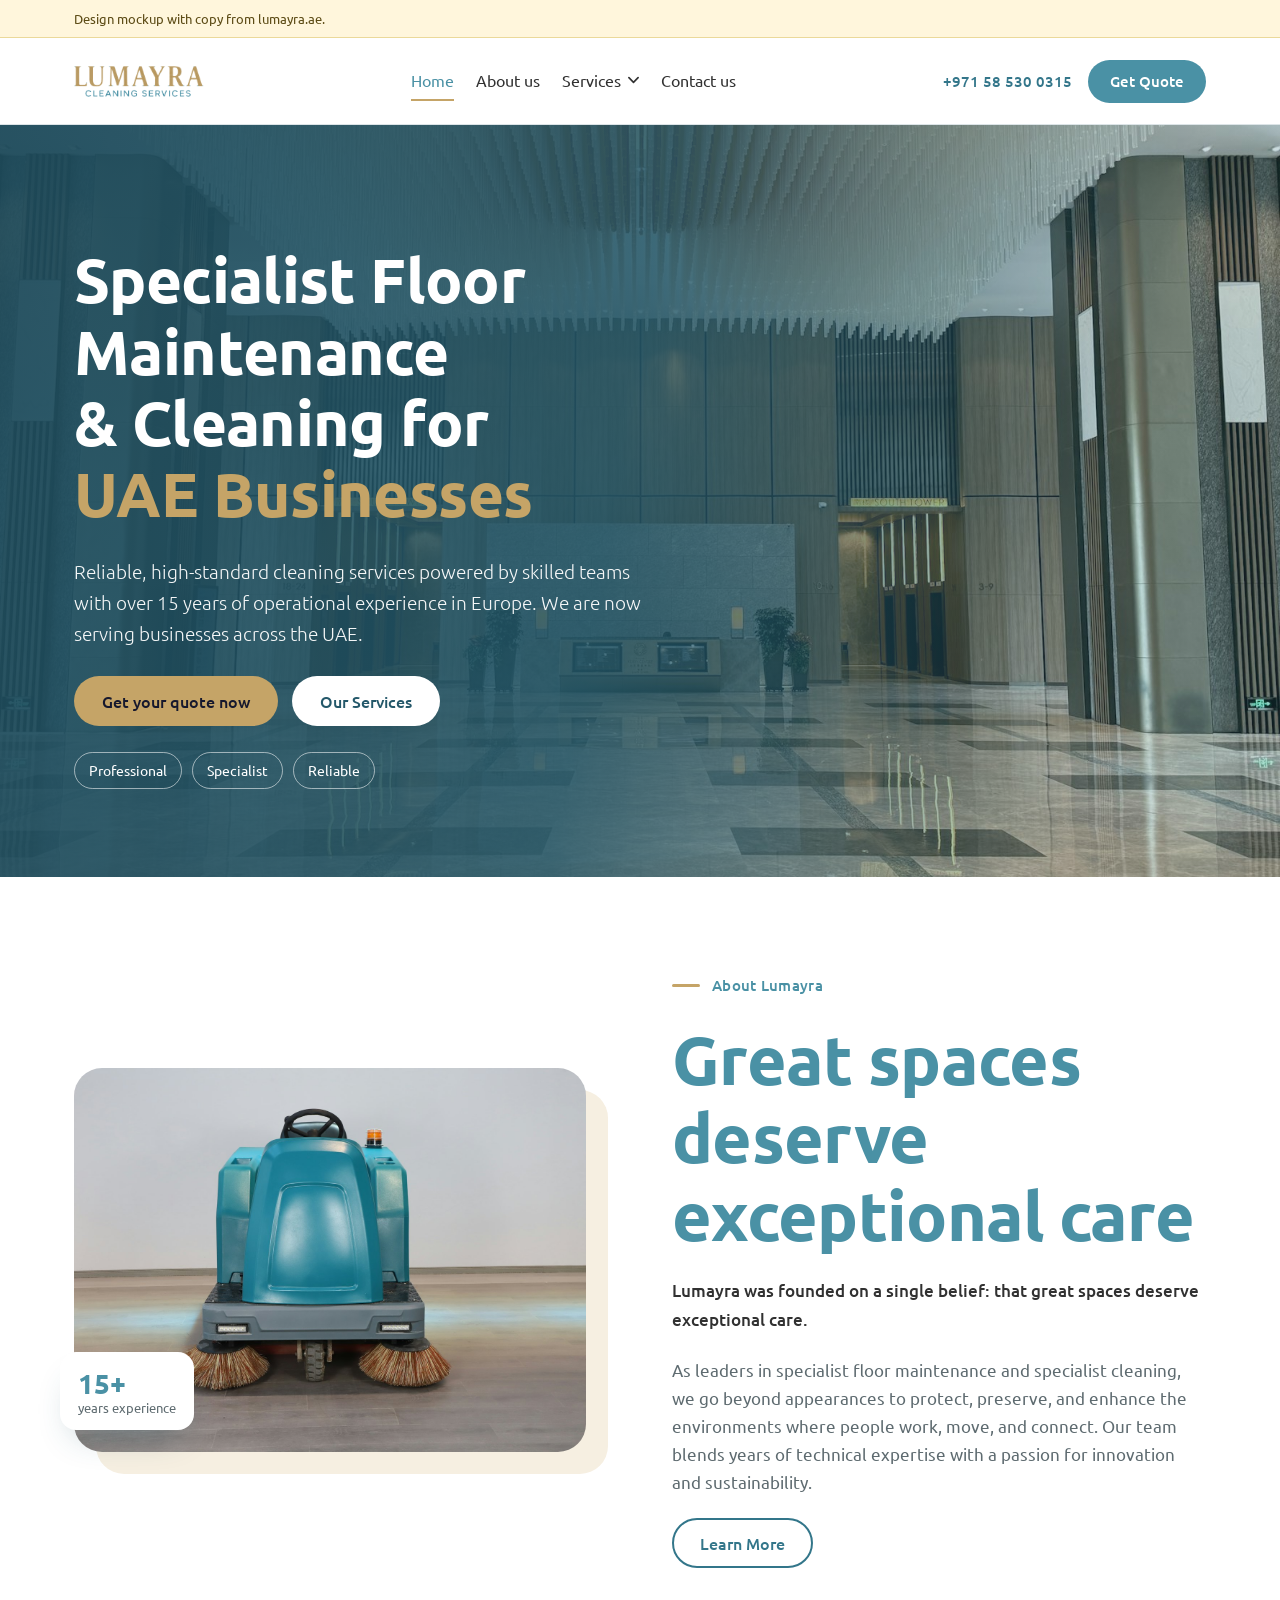
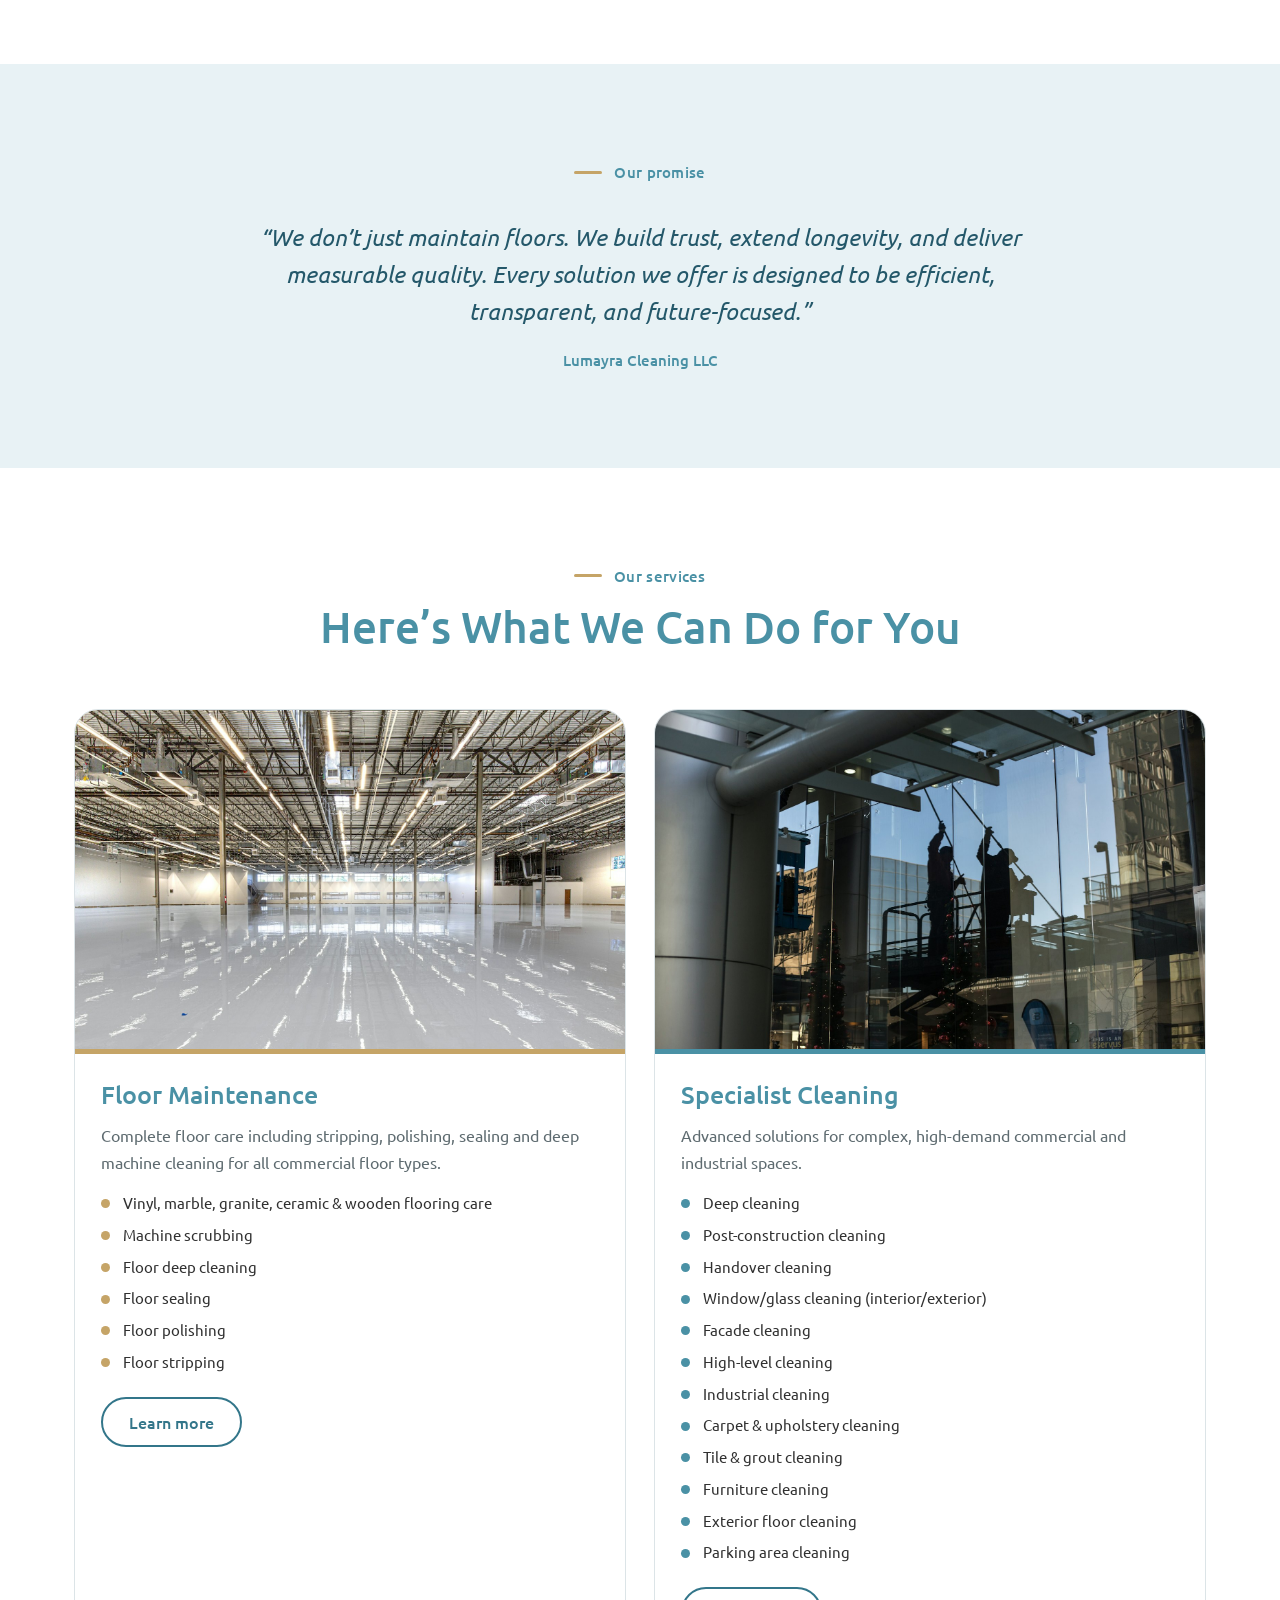
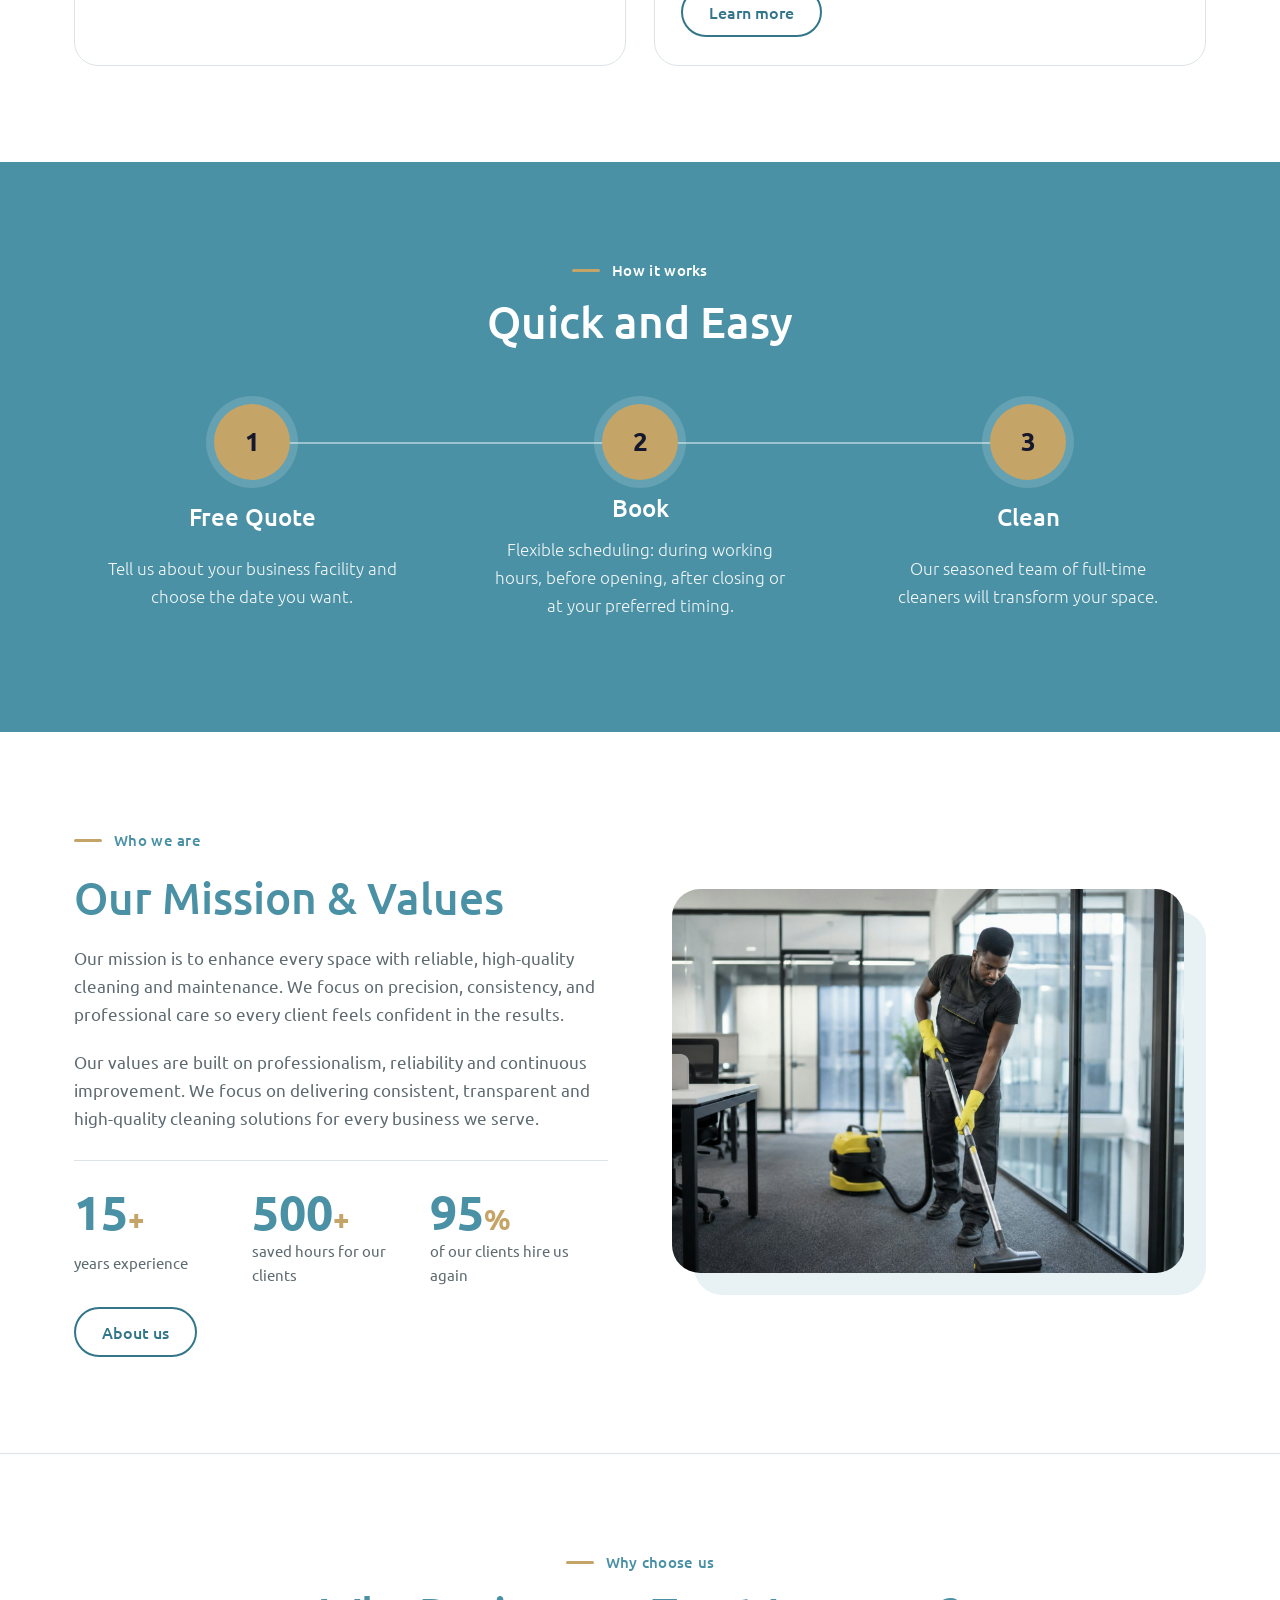
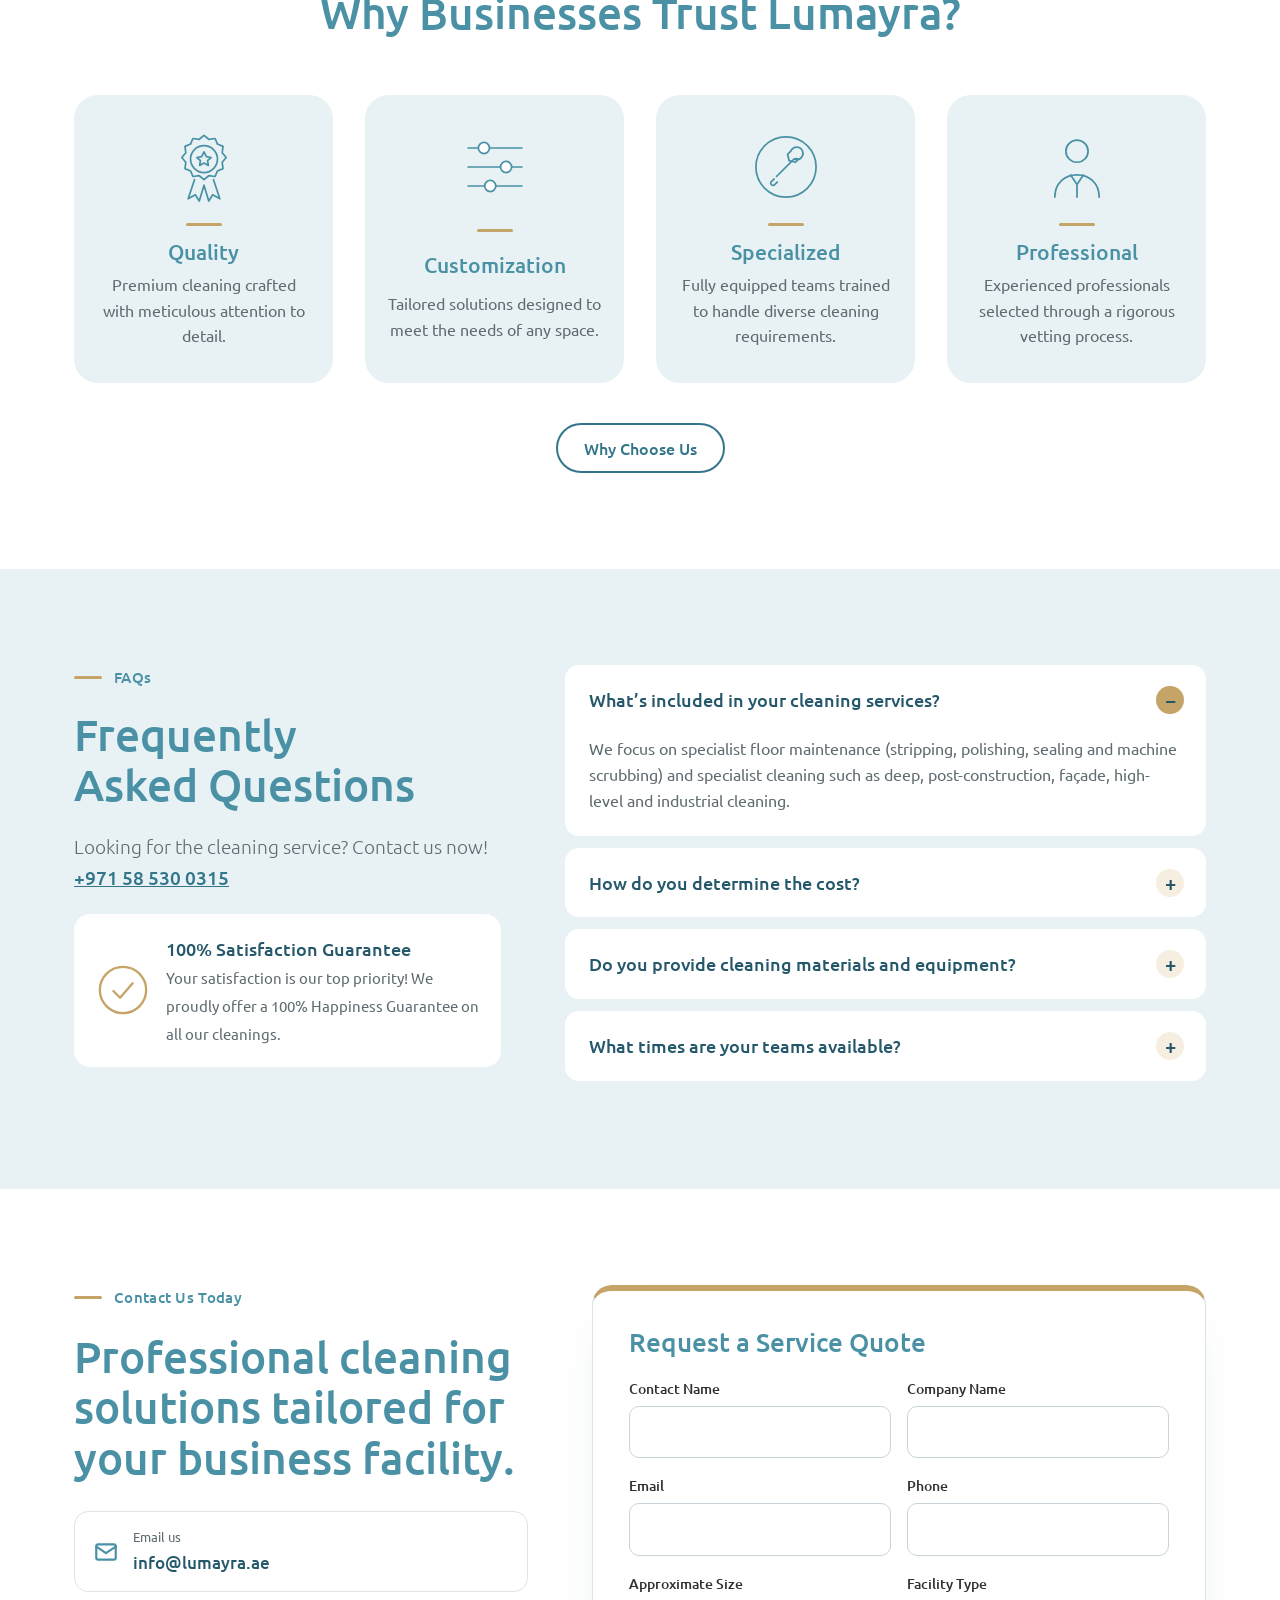
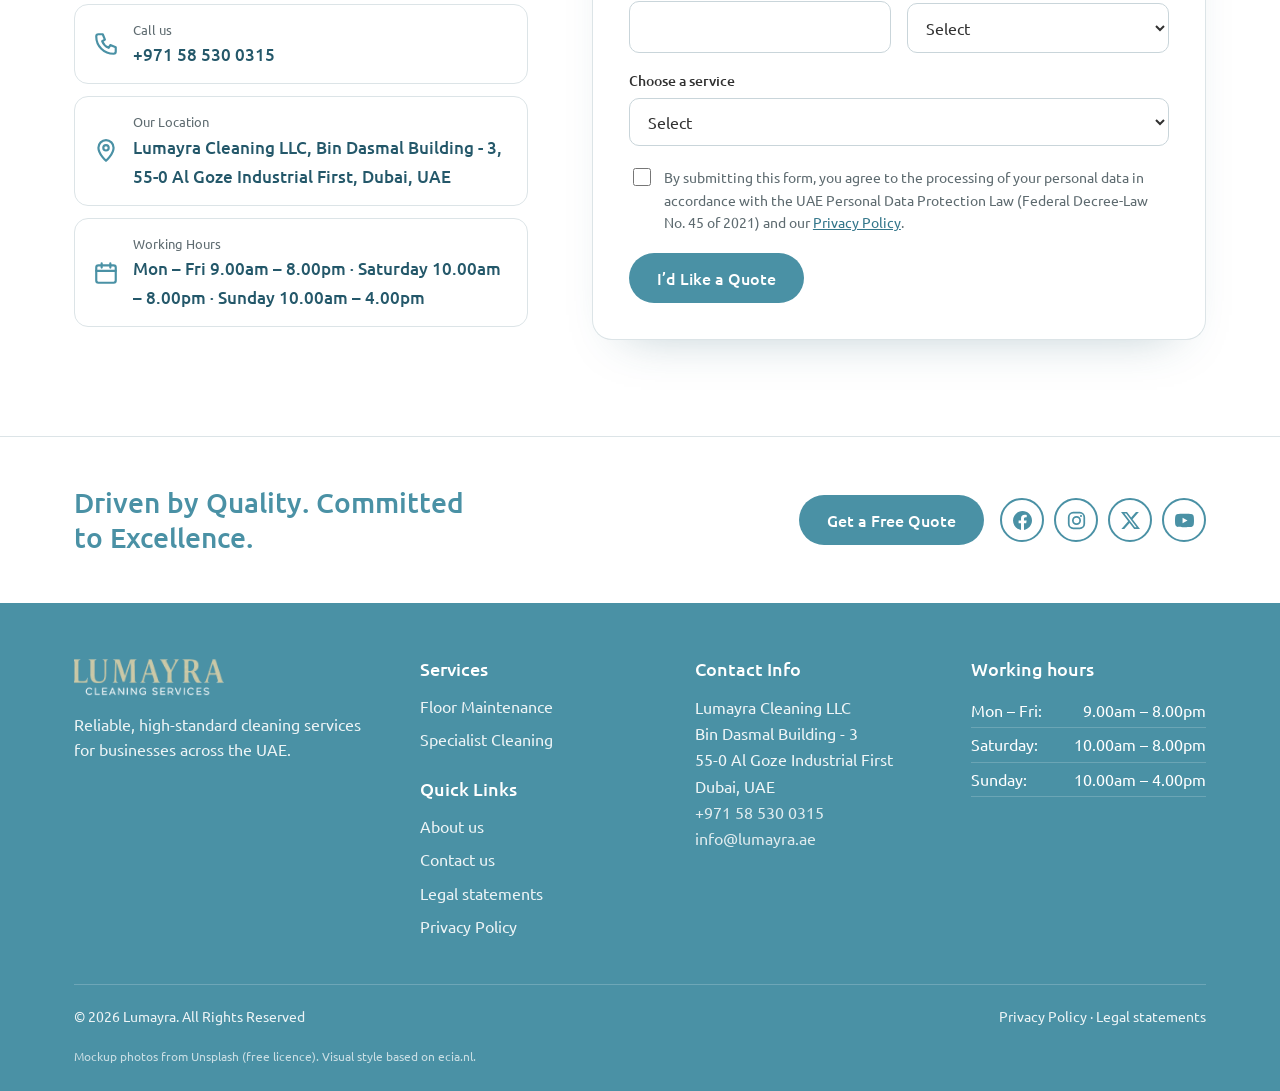
==== commit 1ffd876a: "Focus on two services, update hero tags, reference UAE PDPL - Remove Regular & Hygiene Cleaning serv" ====
--- a/mockup/index.html
+++ b/mockup/index.html
@@ -6,7 +6,7 @@
   <meta name="viewport" content="width=device-width, initial-scale=1">
   <title>Lumayra Cleaning Services</title>
   <meta name="description"
-    content="Mockup: Lumayra commercial cleaning and floor maintenance for UAE businesses, styled after the ECIA (Netherlands) website.">
+    content="Mockup: Lumayra specialist floor maintenance and specialist cleaning for UAE businesses, styled after the ECIA (Netherlands) website.">
   <link rel="preconnect" href="https://fonts.googleapis.com">
   <link rel="stylesheet"
     href="https://fonts.googleapis.com/css2?family=Ubuntu:ital,wght@0,300;0,400;0,500;0,700;1,400&display=swap">
@@ -43,10 +43,6 @@
               <b>Specialist Cleaning</b>
               <span>Deep, post-construction, handover, façade and high-level work</span>
             </a>
-            <a class="dd-item" href="service-regular-hygiene-cleaning.html" style="--c: var(--navy)">
-              <b>Regular &amp; Hygiene Cleaning</b>
-              <span>Office, commercial facility, sanitary and IT-safe cleaning</span>
-            </a>
             <a class="dd-all" href="services.html">View all services →</a>
           </div>
         </div>
@@ -64,7 +60,7 @@
     <section class="hero">
       <img class="hero-bg" src="images/hero-lobby.jpg" alt="">
       <div class="wrap">
-        <h1>Professional Commercial Cleaning Solutions for <em>UAE Businesses</em></h1>
+        <h1>Specialist Floor Maintenance &amp; Cleaning for <em>UAE Businesses</em></h1>
         <p>Reliable, high-standard cleaning services powered by skilled teams with over 15 years of operational
           experience in Europe. We are now serving businesses across the UAE.</p>
         <div class="hero-actions">
@@ -73,8 +69,8 @@
         </div>
         <ul class="hero-tags" aria-label="Our promise">
           <li>Professional</li>
-          <li>Friendly</li>
-          <li>Convenient</li>
+          <li>Specialist</li>
+          <li>Reliable</li>
         </ul>
       </div>
     </section>
@@ -91,7 +87,7 @@
           <span class="kicker">About Lumayra</span>
           <h2 class="h-xl">Great spaces deserve exceptional care</h2>
           <p><strong>Lumayra was founded on a single belief: that great spaces deserve exceptional care.</strong></p>
-          <p>As leaders in floor maintenance and professional cleaning, we go beyond appearances to protect, preserve,
+          <p>As leaders in specialist floor maintenance and specialist cleaning, we go beyond appearances to protect, preserve,
             and enhance the environments where people work, move, and connect. Our team blends years of technical
             expertise with a passion for innovation and sustainability.</p>
           <div><a class="btn btn-outline" href="about.html">Learn More</a></div>
@@ -158,31 +154,6 @@
               <a class="btn btn-outline" href="service-specialist-cleaning.html">Learn more</a>
             </div>
           </article>
-          <article class="pillar" data-c="navy">
-            <img src="images/svc-hygiene.jpg" alt="Cleaner mopping a clinic corridor">
-            <div class="pillar-body">
-              <h3>Regular &amp; Hygiene Cleaning</h3>
-              <p>Consistent day-to-day cleaning to keep business environments clean, hygienic and well maintained.</p>
-              <ul>
-                <li><a href="service-regular-hygiene-cleaning.html#office-commercial">Office cleaning</a></li>
-                <li><a href="service-regular-hygiene-cleaning.html#daily-routine">Daily/general cleaning</a></li>
-                <li><a href="service-regular-hygiene-cleaning.html#office-commercial">Commercial facility cleaning</a>
-                </li>
-                <li><a href="service-regular-hygiene-cleaning.html#washroom-sanitary">Sanitary &amp; hygiene
-                    cleaning</a></li>
-                <li><a href="service-regular-hygiene-cleaning.html#washroom-sanitary">Kitchen cleaning</a></li>
-                <li><a href="service-regular-hygiene-cleaning.html#washroom-sanitary">Sanitary area cleaning (toilets,
-                    washrooms)</a></li>
-                <li><a href="service-regular-hygiene-cleaning.html#it-workstation">Technical &amp; IT cleaning</a></li>
-                <li><a href="service-regular-hygiene-cleaning.html#server-room">Server room &amp; equipment cleaning</a>
-                </li>
-                <li><a href="service-regular-hygiene-cleaning.html#it-workstation">Cleaning of peripherals</a></li>
-                <li><a href="service-regular-hygiene-cleaning.html#it-workstation">Cleaning of computer equipment</a>
-                </li>
-              </ul>
-              <a class="btn btn-outline" href="service-regular-hygiene-cleaning.html">Learn more</a>
-            </div>
-          </article>
         </div>
       </div>
     </section>
@@ -305,8 +276,8 @@
         <div>
           <details open>
             <summary>What’s included in your cleaning services?</summary>
-            <p>Our services include routine cleaning, hygiene care, workstation cleaning, washroom sanitisation and
-              specialised cleaning based on your facility’s needs.</p>
+            <p>We focus on specialist floor maintenance (stripping, polishing, sealing and machine scrubbing) and
+              specialist cleaning such as deep, post-construction, façade, high-level and industrial cleaning.</p>
           </details>
           <details>
             <summary>How do you determine the cost?</summary>
@@ -380,7 +351,6 @@
             <div class="field full"><label for="f-service">Choose a service</label>
               <select id="f-service" name="service">
                 <option value="">Select</option>
-                <option>Regular &amp; Hygiene</option>
                 <option>Specialist Cleaning</option>
                 <option>Floor Maintenance</option>
               </select>
@@ -388,7 +358,7 @@
           </div>
           <label class="consent" for="f-consent"><input id="f-consent" name="consent" type="checkbox" required>
             <span>By submitting this form, you agree to the processing of your personal data in accordance with the
-              General Data Protection Regulation and our <a href="privacy-policy.html">Privacy
+              UAE Personal Data Protection Law (Federal Decree-Law No. 45 of 2021) and our <a href="privacy-policy.html">Privacy
                 Policy</a>.</span></label>
           <div class="form-foot">
             <button class="btn btn-teal" type="submit">I’d Like a Quote</button>
@@ -440,7 +410,6 @@
           <h3>Services</h3>
           <ul>
             <li><a href="service-floor-maintenance.html">Floor Maintenance</a></li>
-            <li><a href="service-regular-hygiene-cleaning.html">Regular &amp; Hygiene Cleaning</a></li>
             <li><a href="service-specialist-cleaning.html">Specialist Cleaning</a></li>
           </ul>
           <h3 style="margin-top:26px;">Quick Links</h3>
--- a/mockup/assets/site.css
+++ b/mockup/assets/site.css
@@ -590,10 +590,10 @@
   color: var(--teal);
 }
 
-/* Three service cards */
+/* Two service cards: Floor Maintenance and Specialist Cleaning */
 .pillars {
   display: grid;
-  grid-template-columns: repeat(3, minmax(0, 1fr));
+  grid-template-columns: repeat(2, minmax(0, 1fr));
   gap: 28px;
   margin-top: 56px;
 }
